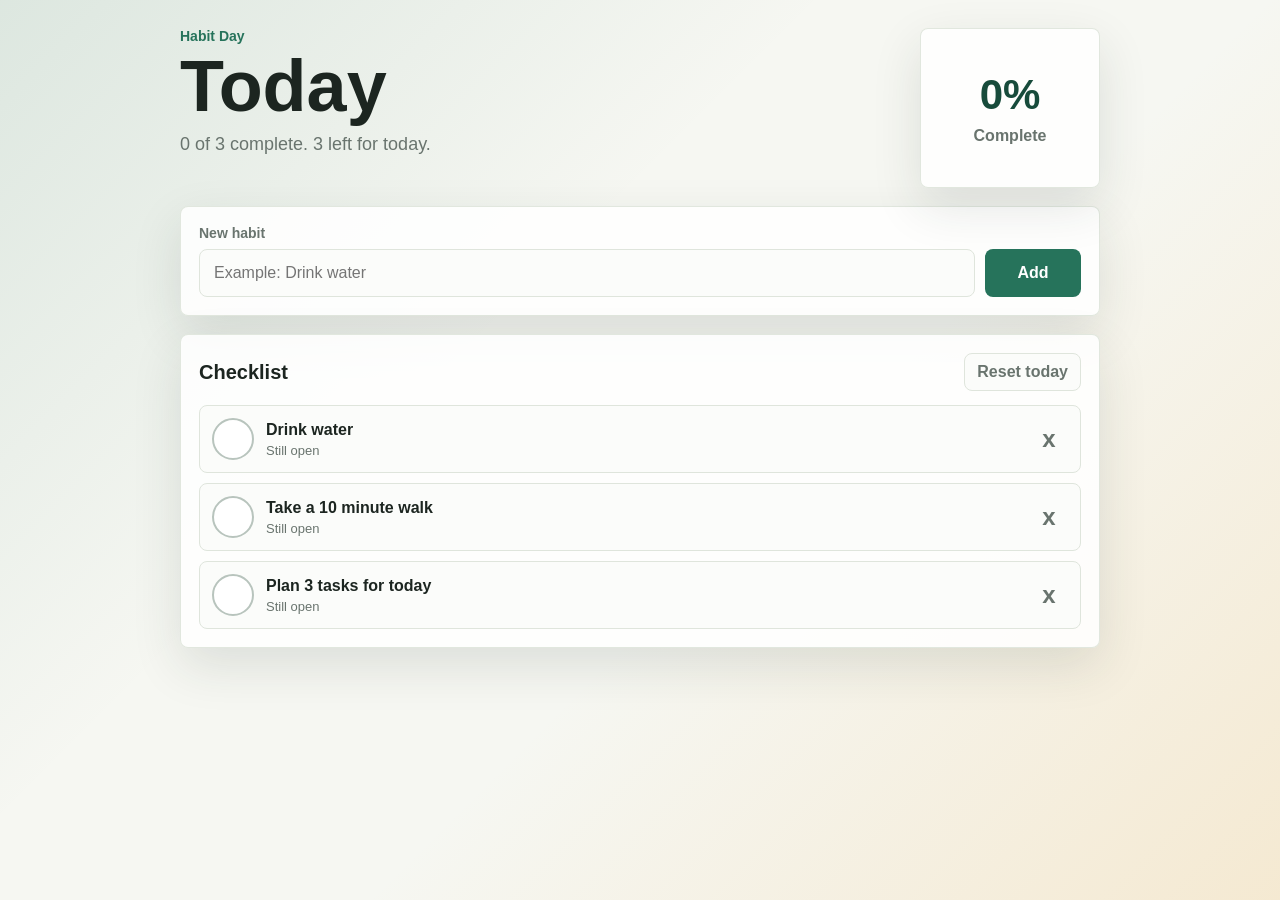
==== index.html @ 8cbd3031 "Initial commit" ====
<!doctype html>
<html lang="en">
  <head>
    <meta charset="UTF-8" />
    <meta name="viewport" content="width=device-width, initial-scale=1.0, viewport-fit=cover" />
    <meta name="theme-color" content="#26735b" />
    <meta name="apple-mobile-web-app-capable" content="yes" />
    <meta name="apple-mobile-web-app-status-bar-style" content="default" />
    <meta name="apple-mobile-web-app-title" content="Habit Day" />
    <title>Habit Day</title>
    <link rel="manifest" href="manifest.webmanifest" />
    <link rel="icon" href="icon.svg" type="image/svg+xml" />
    <link rel="apple-touch-icon" href="icon.svg" />
    <link rel="stylesheet" href="styles.css" />
  </head>
  <body>
    <main class="app-shell">
      <section class="app-header" aria-labelledby="app-title">
        <div>
          <p class="eyebrow">Habit Day</p>
          <h1 id="app-title">Today</h1>
          <p class="summary" id="summaryText">Start small and keep your day moving.</p>
        </div>
        <div class="progress-card" aria-live="polite">
          <span id="progressPercent">0%</span>
          <p>Complete</p>
        </div>
      </section>

      <section class="install-panel" id="installPanel" hidden>
        <div>
          <strong>Install Habit Day</strong>
          <p>Open it from your phone home screen like a regular app.</p>
        </div>
        <button id="installButton" type="button">Install</button>
      </section>

      <section class="composer" aria-label="Add habit">
        <form id="habitForm">
          <label for="habitInput">New habit</label>
          <div class="input-row">
            <input id="habitInput" name="habit" type="text" maxlength="32" placeholder="Example: Drink water" autocomplete="off" />
            <button type="submit">Add</button>
          </div>
        </form>
      </section>

      <section class="board" aria-label="Habit list">
        <div class="toolbar">
          <h2>Checklist</h2>
          <button class="ghost-button" id="resetToday" type="button">Reset today</button>
        </div>
        <ul class="habit-list" id="habitList"></ul>
        <p class="empty-state" id="emptyState">No habits yet. Add one above to get started.</p>
      </section>
    </main>

    <template id="habitTemplate">
      <li class="habit-item">
        <button class="check-button" type="button" aria-label="Toggle complete"></button>
        <div class="habit-copy">
          <strong></strong>
          <span></span>
        </div>
        <button class="delete-button" type="button" aria-label="Delete">x</button>
      </li>
    </template>

    <script src="app.js"></script>
  </body>
</html>
---- styles.css ----
:root {
  color-scheme: light;
  --bg: #f6f7f2;
  --ink: #1c2520;
  --muted: #69746e;
  --line: #dfe5dc;
  --panel: #ffffff;
  --accent: #26735b;
  --accent-strong: #174b3b;
  --warm: #f0b85f;
  --danger: #b34b4b;
  --shadow: 0 18px 50px rgba(31, 48, 39, 0.12);
}

* {
  box-sizing: border-box;
}

body {
  margin: 0;
  min-height: 100vh;
  background:
    linear-gradient(135deg, rgba(38, 115, 91, 0.12), transparent 38%),
    linear-gradient(315deg, rgba(240, 184, 95, 0.22), transparent 42%),
    var(--bg);
  color: var(--ink);
  font-family: Arial, "Malgun Gothic", sans-serif;
  -webkit-font-smoothing: antialiased;
}

button,
input {
  font: inherit;
}

.app-shell {
  width: min(920px, calc(100% - 32px));
  margin: 0 auto;
  padding: max(28px, env(safe-area-inset-top)) 0 max(28px, env(safe-area-inset-bottom));
}

.app-header,
.overview {
  display: grid;
  grid-template-columns: 1fr minmax(140px, 180px);
  gap: 20px;
  align-items: stretch;
  margin-bottom: 18px;
}

.eyebrow {
  margin: 0 0 8px;
  color: var(--accent);
  font-size: 14px;
  font-weight: 700;
  letter-spacing: 0;
}

h1,
h2,
p {
  margin-top: 0;
}

h1 {
  margin-bottom: 10px;
  font-size: clamp(36px, 7vw, 72px);
  line-height: 0.95;
  letter-spacing: 0;
}

h2 {
  margin-bottom: 0;
  font-size: 20px;
}

.summary {
  max-width: 580px;
  margin-bottom: 0;
  color: var(--muted);
  font-size: 18px;
  line-height: 1.6;
}

.progress-card,
.install-panel,
.composer,
.board {
  background: rgba(255, 255, 255, 0.86);
  border: 1px solid rgba(223, 229, 220, 0.92);
  border-radius: 8px;
  box-shadow: var(--shadow);
}

.install-panel {
  display: flex;
  justify-content: space-between;
  gap: 14px;
  align-items: center;
  margin-bottom: 18px;
  padding: 16px;
}

.install-panel[hidden] {
  display: none;
}

.install-panel strong {
  display: block;
  margin-bottom: 4px;
}

.install-panel p {
  margin: 0;
  color: var(--muted);
  font-size: 14px;
  line-height: 1.45;
}

.install-panel button {
  min-width: 86px;
  height: 42px;
  background: var(--ink);
  color: white;
}

.progress-card {
  display: grid;
  place-items: center;
  align-content: center;
  min-height: 160px;
  padding: 20px;
}

.progress-card span {
  color: var(--accent-strong);
  font-size: 42px;
  font-weight: 800;
}

.progress-card p {
  margin: 8px 0 0;
  color: var(--muted);
  font-weight: 700;
}

.composer {
  margin-bottom: 18px;
  padding: 18px;
}

label {
  display: block;
  margin-bottom: 8px;
  color: var(--muted);
  font-size: 14px;
  font-weight: 700;
}

.input-row {
  display: grid;
  grid-template-columns: 1fr auto;
  gap: 10px;
}

input {
  min-width: 0;
  height: 48px;
  border: 1px solid var(--line);
  border-radius: 8px;
  padding: 0 14px;
  color: var(--ink);
  background: #fbfcfa;
  outline: none;
}

input:focus {
  border-color: var(--accent);
  box-shadow: 0 0 0 4px rgba(38, 115, 91, 0.14);
}

button {
  border: 0;
  border-radius: 8px;
  cursor: pointer;
  font-weight: 800;
}

.input-row button {
  min-width: 96px;
  height: 48px;
  background: var(--accent);
  color: white;
}

.input-row button:hover {
  background: var(--accent-strong);
}

.board {
  padding: 18px;
}

.toolbar {
  display: flex;
  justify-content: space-between;
  gap: 12px;
  align-items: center;
  margin-bottom: 14px;
}

.ghost-button {
  min-height: 38px;
  padding: 0 12px;
  border: 1px solid var(--line);
  background: #fbfcfa;
  color: var(--muted);
}

.ghost-button:hover {
  color: var(--ink);
  border-color: #cbd5cf;
}

.habit-list {
  display: grid;
  gap: 10px;
  margin: 0;
  padding: 0;
  list-style: none;
}

.habit-item {
  display: grid;
  grid-template-columns: 42px 1fr 38px;
  gap: 12px;
  align-items: center;
  min-height: 68px;
  padding: 12px;
  border: 1px solid var(--line);
  border-radius: 8px;
  background: #fbfcfa;
}

.habit-item.done {
  border-color: rgba(38, 115, 91, 0.35);
  background: rgba(38, 115, 91, 0.08);
}

.check-button {
  width: 42px;
  height: 42px;
  border: 2px solid #b8c4bd;
  border-radius: 50%;
  background: white;
}

.habit-item.done .check-button {
  border-color: var(--accent);
  background: var(--accent);
}

.habit-item.done .check-button::after {
  content: "v";
  color: white;
  font-size: 24px;
  line-height: 1;
}

.habit-copy {
  min-width: 0;
}

.habit-copy strong {
  display: block;
  overflow-wrap: anywhere;
}

.habit-copy span {
  display: block;
  margin-top: 4px;
  color: var(--muted);
  font-size: 13px;
}

.done .habit-copy strong {
  text-decoration: line-through;
  color: var(--muted);
}

.delete-button {
  width: 38px;
  height: 38px;
  background: transparent;
  color: var(--muted);
  font-size: 24px;
}

.delete-button:hover {
  color: var(--danger);
  background: rgba(179, 75, 75, 0.1);
}

.empty-state {
  margin: 18px 0 4px;
  padding: 24px;
  border: 1px dashed #c9d4cd;
  border-radius: 8px;
  color: var(--muted);
  text-align: center;
}

@media (max-width: 680px) {
  .app-shell {
    width: min(100% - 20px, 920px);
    padding: max(18px, env(safe-area-inset-top)) 0 max(20px, env(safe-area-inset-bottom));
  }

  .app-header,
  .overview {
    grid-template-columns: 1fr;
  }

  h1 {
    font-size: 58px;
  }

  .progress-card {
    min-height: 116px;
  }

  .install-panel {
    align-items: stretch;
    flex-direction: column;
  }

  .install-panel button {
    width: 100%;
  }

  .input-row {
    grid-template-columns: 1fr;
  }

  .input-row button {
    width: 100%;
  }

  .toolbar {
    align-items: flex-start;
    flex-direction: column;
  }

  .ghost-button {
    width: 100%;
  }
}
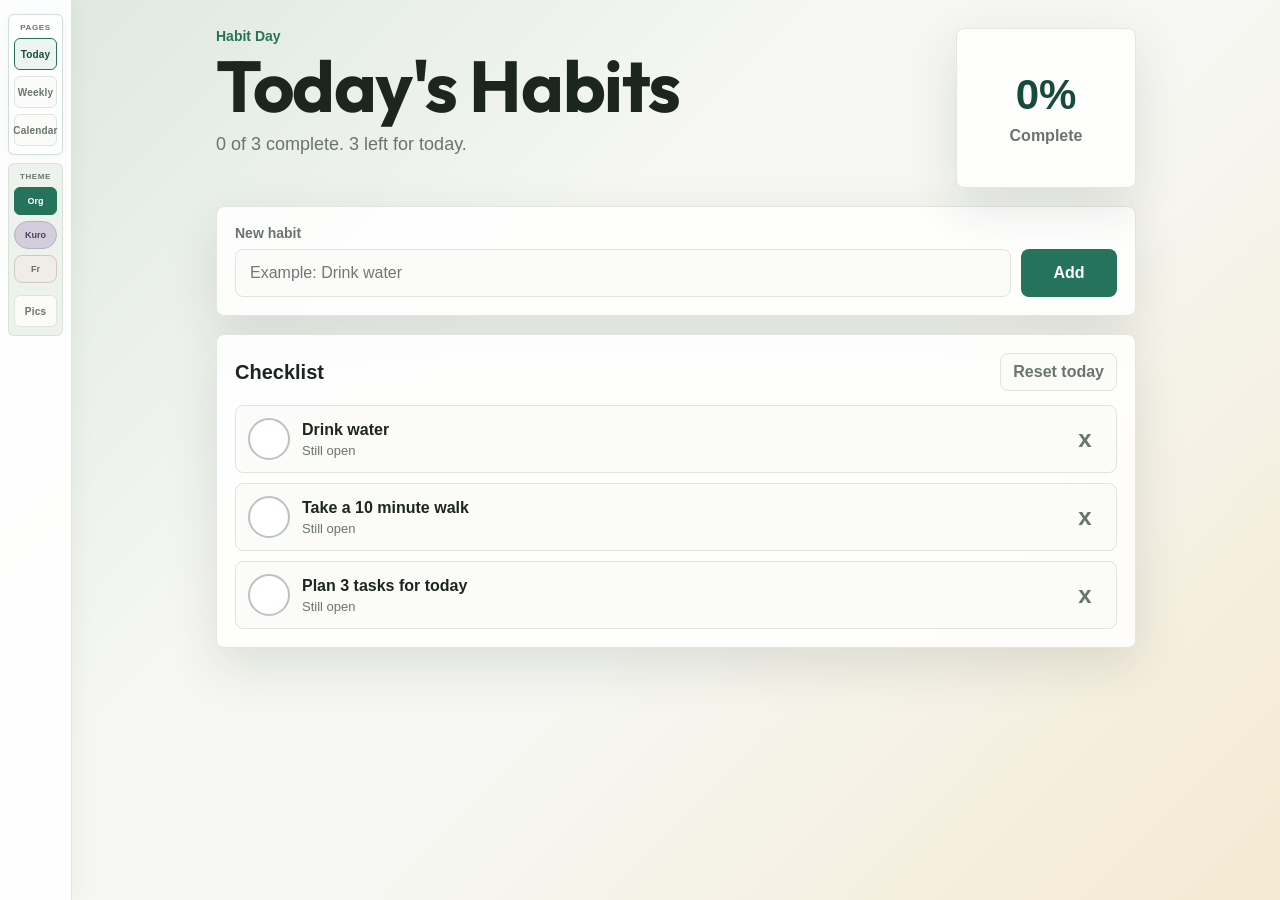
==== commit bea1331f: "d" ====
--- a/index.html
+++ b/index.html
@@ -1,59 +1,112 @@
 <!doctype html>
-<html lang="en">
+<html lang="en" data-theme="original">
   <head>
     <meta charset="UTF-8" />
-    <meta name="viewport" content="width=device-width, initial-scale=1.0, viewport-fit=cover" />
-    <meta name="theme-color" content="#26735b" />
+    <meta
+      name="viewport"
+      content="width=device-width, initial-scale=1.0, viewport-fit=cover"
+    />
+    <meta name="theme-color" content="#f6f7f2" />
     <meta name="apple-mobile-web-app-capable" content="yes" />
-    <meta name="apple-mobile-web-app-status-bar-style" content="default" />
-    <meta name="apple-mobile-web-app-title" content="Habit Day" />
     <title>Habit Day</title>
-    <link rel="manifest" href="manifest.webmanifest" />
-    <link rel="icon" href="icon.svg" type="image/svg+xml" />
-    <link rel="apple-touch-icon" href="icon.svg" />
+    <link rel="preconnect" href="https://fonts.googleapis.com" />
+    <link rel="preconnect" href="https://fonts.gstatic.com" crossorigin />
+    <link
+      href="https://fonts.googleapis.com/css2?family=Nunito:wght@700;800&family=Outfit:wght@600;700;800&display=swap"
+      rel="stylesheet"
+    />
     <link rel="stylesheet" href="styles.css" />
+    <link rel="stylesheet" href="themes.css" />
+    <script src="theme.js"></script>
   </head>
   <body>
-    <main class="app-shell">
-      <section class="app-header" aria-labelledby="app-title">
-        <div>
-          <p class="eyebrow">Habit Day</p>
-          <h1 id="app-title">Today</h1>
-          <p class="summary" id="summaryText">Start small and keep your day moving.</p>
+    <div class="app-layout">
+      <aside id="app-sidebar" class="app-sidebar" data-page="home"></aside>
+
+      <div class="app-content">
+        <div class="friends-scene theme-decor theme-decor-friends" aria-hidden="true">
+          <img class="friends-cutout cutout-a" src="assets/friends/banner.png" alt="" />
+          <img class="friends-cutout cutout-b" src="assets/friends/day-04.png" alt="" />
+          <img class="friends-cutout cutout-c" src="assets/friends/day-05.png" alt="" />
+          <img class="friends-cutout cutout-d" src="assets/friends/day-06.png" alt="" />
+          <img class="friends-cutout cutout-e" src="assets/friends/day-07.png" alt="" />
+          <img class="friends-cutout cutout-f" src="assets/friends/day-01.png" alt="" />
         </div>
-        <div class="progress-card" aria-live="polite">
-          <span id="progressPercent">0%</span>
-          <p>Complete</p>
+        <div class="kuromi-scene theme-decor theme-decor-kuromi" aria-hidden="true">
+          <img class="kuromi-cutout cutout-a" src="assets/kuromi/celebrate.png" alt="" />
+          <img class="kuromi-cutout cutout-b" src="assets/kuromi/scene-01.png" alt="" />
+          <img class="kuromi-cutout cutout-c" src="assets/kuromi/scene-02.png" alt="" />
+          <img class="kuromi-cutout cutout-d" src="assets/kuromi/scene-03.png" alt="" />
         </div>
-      </section>
+        <main class="app-shell">
+          <section class="overview overview-wrap" aria-labelledby="app-title">
+            <div class="overview-copy">
+              <p class="eyebrow" id="app-eyebrow">Habit Day</p>
+              <h1 id="app-title">Today's Habits</h1>
+              <div class="theme-progress-inline" id="themeProgressInline" aria-live="polite">
+                <div class="theme-progress-track">
+                  <span class="theme-progress-fill" id="themeProgressFill"></span>
+                </div>
+                <span class="theme-progress-pct" id="themeProgressPct">0%</span>
+              </div>
+              <p class="summary" id="summaryText">Start small and keep your day moving.</p>
+            </div>
+            <div class="progress-card" id="progressCard" aria-live="polite">
+              <span id="progressPercent">0%</span>
+              <p>Complete</p>
+              <img
+                class="theme-decor theme-decor-kuromi decor-progress"
+                data-src-base="assets/kuromi/progress"
+                src="assets/kuromi/progress.svg"
+                alt=""
+              />
+            </div>
+          </section>
 
-      <section class="install-panel" id="installPanel" hidden>
-        <div>
-          <strong>Install Habit Day</strong>
-          <p>Open it from your phone home screen like a regular app.</p>
+          <section class="composer" aria-label="Add habit">
+            <form id="habitForm">
+              <label for="habitInput">New habit</label>
+              <div class="input-row">
+                <input id="habitInput" name="habit" type="text" maxlength="32" placeholder="Example: Drink water" autocomplete="off" />
+                <button type="submit">Add</button>
+              </div>
+            </form>
+          </section>
+
+          <section class="board" aria-label="Habit list">
+            <div class="toolbar">
+              <h2>Checklist</h2>
+              <button class="ghost-button" id="resetToday" type="button">Reset today</button>
+            </div>
+            <ul class="habit-list" id="habitList"></ul>
+            <p class="empty-state has-decor" id="emptyState">
+              <img
+                class="theme-decor theme-decor-kuromi decor-empty"
+                data-src-base="assets/kuromi/empty"
+                src="assets/kuromi/empty.svg"
+                alt=""
+              />
+              No habits yet. Add one above to get started.
+            </p>
+          </section>
+        </main>
+      </div>
+    </div>
+
+    <div id="themeCelebration" class="theme-celebration" hidden>
+      <div class="celebration-backdrop"></div>
+      <div class="celebration-fireworks" id="celebrationFireworks" aria-hidden="true"></div>
+      <div class="celebration-panel">
+        <div class="celebration-hero">
+          <div class="celebration-photo-ring" aria-hidden="true">
+            <img class="celebration-photo" src="assets/friends/banner.png" alt="" />
+          </div>
+          <p class="celebration-tagline">The bunny approves.</p>
+          <p class="celebration-title">Perfect day</p>
         </div>
-        <button id="installButton" type="button">Install</button>
-      </section>
-
-      <section class="composer" aria-label="Add habit">
-        <form id="habitForm">
-          <label for="habitInput">New habit</label>
-          <div class="input-row">
-            <input id="habitInput" name="habit" type="text" maxlength="32" placeholder="Example: Drink water" autocomplete="off" />
-            <button type="submit">Add</button>
-          </div>
-        </form>
-      </section>
-
-      <section class="board" aria-label="Habit list">
-        <div class="toolbar">
-          <h2>Checklist</h2>
-          <button class="ghost-button" id="resetToday" type="button">Reset today</button>
-        </div>
-        <ul class="habit-list" id="habitList"></ul>
-        <p class="empty-state" id="emptyState">No habits yet. Add one above to get started.</p>
-      </section>
-    </main>
+        <p class="celebration-hint">Tap to close</p>
+      </div>
+    </div>
 
     <template id="habitTemplate">
       <li class="habit-item">
@@ -66,6 +119,10 @@
       </li>
     </template>
 
+    <script src="sidebar.js"></script>
+    <script src="shared.js"></script>
+    <script src="user-photos.js"></script>
+    <script src="fireworks.js"></script>
     <script src="app.js"></script>
   </body>
 </html>
--- a/styles.css
+++ b/styles.css
@@ -5,27 +5,56 @@
   --muted: #69746e;
   --line: #dfe5dc;
   --panel: #ffffff;
+  --surface: #fbfcfa;
   --accent: #26735b;
   --accent-strong: #174b3b;
+  --accent-mid: #3a9177;
+  --accent-soft: rgba(38, 115, 91, 0.08);
+  --accent-border: rgba(38, 115, 91, 0.35);
+  --accent-ring: rgba(38, 115, 91, 0.14);
+  --accent-today: rgba(38, 115, 91, 0.45);
+  --accent-selected: rgba(38, 115, 91, 0.12);
   --warm: #f0b85f;
   --danger: #b34b4b;
+  --danger-soft: rgba(179, 75, 75, 0.1);
   --shadow: 0 18px 50px rgba(31, 48, 39, 0.12);
+  --card-bg: rgba(255, 255, 255, 0.86);
+  --card-border: rgba(223, 229, 220, 0.92);
+  --bg-gradient-a: rgba(38, 115, 91, 0.12);
+  --bg-gradient-b: rgba(240, 184, 95, 0.22);
+  --check-border: #b8c4bd;
+  --bar-track: #e7ece8;
+  --dot-muted: #c9d4cd;
+  --dot-none: #d8dfda;
+  --empty-border: #c9d4cd;
+  --ghost-hover-border: #cbd5cf;
+  --radius: 8px;
+  --font-main: Arial, "Malgun Gothic", sans-serif;
+  --font-title: "Outfit", "Malgun Gothic", sans-serif;
+  --sidebar-bg: rgba(255, 255, 255, 0.92);
+  --side-pages-bg: #ffffff;
+  --side-pages-border: rgba(38, 115, 91, 0.22);
+  --side-theme-bg: #eef2ec;
+  --side-theme-border: rgba(38, 115, 91, 0.12);
 }
 
 * {
   box-sizing: border-box;
+}
+
+html {
+  -webkit-text-size-adjust: 100%;
 }
 
 body {
   margin: 0;
   min-height: 100vh;
   background:
-    linear-gradient(135deg, rgba(38, 115, 91, 0.12), transparent 38%),
-    linear-gradient(315deg, rgba(240, 184, 95, 0.22), transparent 42%),
+    linear-gradient(135deg, var(--bg-gradient-a), transparent 38%),
+    linear-gradient(315deg, var(--bg-gradient-b), transparent 42%),
     var(--bg);
   color: var(--ink);
-  font-family: Arial, "Malgun Gothic", sans-serif;
-  -webkit-font-smoothing: antialiased;
+  font-family: var(--font-main);
 }
 
 button,
@@ -33,13 +62,163 @@
   font: inherit;
 }
 
+.app-layout {
+  display: flex;
+  align-items: stretch;
+  min-height: 100vh;
+}
+
+.app-sidebar {
+  position: sticky;
+  top: 0;
+  z-index: 20;
+  display: flex;
+  flex-direction: column;
+  gap: 8px;
+  width: 72px;
+  min-height: 100vh;
+  flex-shrink: 0;
+  padding: 14px 8px;
+  border-right: 1px solid var(--line);
+  background: var(--sidebar-bg, var(--card-bg));
+  box-shadow: 4px 0 24px rgba(0, 0, 0, 0.04);
+}
+
+.side-brand {
+  display: flex;
+  align-items: center;
+  justify-content: center;
+  min-height: 36px;
+  border-radius: calc(var(--radius) - 2px);
+  background: var(--accent-soft);
+  border: 1px solid var(--side-pages-border);
+  color: var(--accent-strong);
+  font-size: 11px;
+  font-weight: 800;
+  letter-spacing: 0.06em;
+  text-decoration: none;
+  text-transform: uppercase;
+}
+
+.side-brand:hover {
+  border-color: var(--accent);
+  background: var(--accent);
+  color: #fff;
+}
+
+.side-block {
+  display: flex;
+  flex-direction: column;
+  gap: 6px;
+  padding: 8px 5px;
+  border-radius: calc(var(--radius) - 2px);
+}
+
+.side-block--pages {
+  background: var(--side-pages-bg);
+  border: 1px solid var(--side-pages-border);
+  box-shadow: 0 2px 8px rgba(0, 0, 0, 0.04);
+}
+
+.side-block--theme {
+  flex: 0 0 auto;
+  background: var(--side-theme-bg);
+  border: 1px solid var(--side-theme-border);
+}
+
+.side-link--pics {
+  width: 100%;
+  margin-top: 6px;
+}
+
+.side-block-label {
+  margin: 0;
+  color: var(--muted);
+  font-size: 8px;
+  font-weight: 800;
+  text-align: center;
+  text-transform: uppercase;
+  letter-spacing: 0.08em;
+}
+
+.app-content {
+  position: relative;
+  flex: 1;
+  min-width: 0;
+}
+
+.side-nav {
+  display: flex;
+  flex-direction: column;
+  gap: 6px;
+}
+
+.side-link {
+  display: flex;
+  align-items: center;
+  justify-content: center;
+  min-height: 32px;
+  padding: 0 4px;
+  border: 1px solid var(--line);
+  border-radius: calc(var(--radius) - 2px);
+  background: var(--surface);
+  color: var(--muted);
+  font-size: 10px;
+  font-weight: 800;
+  text-decoration: none;
+  letter-spacing: 0.02em;
+}
+
+.side-link:hover {
+  border-color: var(--accent);
+  color: var(--accent-strong);
+}
+
+.side-link.is-active {
+  border-color: var(--accent);
+  background: var(--accent-soft);
+  color: var(--accent-strong);
+}
+
 .app-shell {
-  width: min(920px, calc(100% - 32px));
+  width: min(920px, calc(100% - 24px));
   margin: 0 auto;
-  padding: max(28px, env(safe-area-inset-top)) 0 max(28px, env(safe-area-inset-bottom));
-}
-
-.app-header,
+  padding: 28px 0 42px;
+}
+
+.side-themes {
+  display: flex;
+  flex-direction: column;
+  gap: 6px;
+}
+
+.side-theme {
+  min-height: 28px;
+  padding: 0 4px;
+  border: 1px solid var(--line);
+  border-radius: calc(var(--radius) - 2px);
+  background: var(--surface);
+  color: var(--muted);
+  font-size: 9px;
+  font-weight: 800;
+}
+
+.side-theme:hover {
+  border-color: var(--accent);
+  color: var(--accent-strong);
+}
+
+.side-theme.is-active {
+  border-color: var(--accent);
+  background: var(--accent);
+  color: #fff;
+}
+
+.side-decor img {
+  width: 44px;
+  height: 44px;
+}
+
 .overview {
   display: grid;
   grid-template-columns: 1fr minmax(140px, 180px);
@@ -64,9 +243,11 @@
 
 h1 {
   margin-bottom: 10px;
+  font-family: var(--font-title);
   font-size: clamp(36px, 7vw, 72px);
+  font-weight: 700;
   line-height: 0.95;
-  letter-spacing: 0;
+  letter-spacing: -0.02em;
 }
 
 h2 {
@@ -82,46 +263,38 @@
   line-height: 1.6;
 }
 
+.theme-progress-inline {
+  display: none;
+}
+
+.subpage-header {
+  margin-bottom: 18px;
+}
+
+.subpage-header h1 {
+  margin-bottom: 10px;
+  font-family: var(--font-title);
+  font-size: clamp(32px, 6vw, 56px);
+  font-weight: 700;
+  line-height: 0.95;
+  letter-spacing: -0.02em;
+}
+
 .progress-card,
-.install-panel,
 .composer,
-.board {
-  background: rgba(255, 255, 255, 0.86);
-  border: 1px solid rgba(223, 229, 220, 0.92);
-  border-radius: 8px;
+.board,
+.stats-section,
+.calendar-section {
+  background: var(--card-bg);
+  border: 1px solid var(--card-border);
+  border-radius: var(--radius);
   box-shadow: var(--shadow);
 }
 
-.install-panel {
-  display: flex;
-  justify-content: space-between;
-  gap: 14px;
-  align-items: center;
+.stats-section,
+.calendar-section {
   margin-bottom: 18px;
-  padding: 16px;
-}
-
-.install-panel[hidden] {
-  display: none;
-}
-
-.install-panel strong {
-  display: block;
-  margin-bottom: 4px;
-}
-
-.install-panel p {
-  margin: 0;
-  color: var(--muted);
-  font-size: 14px;
-  line-height: 1.45;
-}
-
-.install-panel button {
-  min-width: 86px;
-  height: 42px;
-  background: var(--ink);
-  color: white;
+  padding: 18px;
 }
 
 .progress-card {
@@ -167,21 +340,21 @@
   min-width: 0;
   height: 48px;
   border: 1px solid var(--line);
-  border-radius: 8px;
+  border-radius: var(--radius);
   padding: 0 14px;
   color: var(--ink);
-  background: #fbfcfa;
+  background: var(--surface);
   outline: none;
 }
 
 input:focus {
   border-color: var(--accent);
-  box-shadow: 0 0 0 4px rgba(38, 115, 91, 0.14);
+  box-shadow: 0 0 0 4px var(--accent-ring);
 }
 
 button {
   border: 0;
-  border-radius: 8px;
+  border-radius: var(--radius);
   cursor: pointer;
   font-weight: 800;
 }
@@ -213,13 +386,13 @@
   min-height: 38px;
   padding: 0 12px;
   border: 1px solid var(--line);
-  background: #fbfcfa;
+  background: var(--surface);
   color: var(--muted);
 }
 
 .ghost-button:hover {
   color: var(--ink);
-  border-color: #cbd5cf;
+  border-color: var(--ghost-hover-border);
 }
 
 .habit-list {
@@ -238,21 +411,21 @@
   min-height: 68px;
   padding: 12px;
   border: 1px solid var(--line);
-  border-radius: 8px;
-  background: #fbfcfa;
+  border-radius: var(--radius);
+  background: var(--surface);
 }
 
 .habit-item.done {
-  border-color: rgba(38, 115, 91, 0.35);
-  background: rgba(38, 115, 91, 0.08);
+  border-color: var(--accent-border);
+  background: var(--accent-soft);
 }
 
 .check-button {
   width: 42px;
   height: 42px;
-  border: 2px solid #b8c4bd;
+  border: 2px solid var(--check-border);
   border-radius: 50%;
-  background: white;
+  background: var(--panel);
 }
 
 .habit-item.done .check-button {
@@ -298,60 +471,735 @@
 
 .delete-button:hover {
   color: var(--danger);
-  background: rgba(179, 75, 75, 0.1);
+  background: var(--danger-soft);
 }
 
 .empty-state {
   margin: 18px 0 4px;
   padding: 24px;
-  border: 1px dashed #c9d4cd;
-  border-radius: 8px;
+  border: 1px dashed var(--empty-border);
+  border-radius: var(--radius);
   color: var(--muted);
   text-align: center;
 }
 
-@media (max-width: 680px) {
+.empty-state[hidden] {
+  display: none !important;
+}
+
+.stats-summary {
+  margin: 16px 0 0;
+  padding-top: 14px;
+  border-top: 1px solid var(--line);
+  color: var(--muted);
+  font-size: 14px;
+  font-weight: 700;
+  text-align: center;
+}
+
+.weekly-overview {
+  display: grid;
+  grid-template-columns: repeat(3, minmax(0, 1fr));
+  gap: 10px;
+  margin-bottom: 16px;
+}
+
+.weekly-stat {
+  display: grid;
+  gap: 4px;
+  padding: 12px 10px;
+  border: 1px solid var(--line);
+  border-radius: var(--radius);
+  background: var(--surface);
+}
+
+.weekly-stat-label {
+  color: var(--muted);
+  font-size: 11px;
+  font-weight: 800;
+  text-transform: uppercase;
+  letter-spacing: 0.04em;
+}
+
+.weekly-stat-value {
+  color: var(--accent-strong);
+  font-size: 22px;
+  line-height: 1;
+}
+
+.weekly-stat-suffix {
+  margin-left: 2px;
+  color: var(--muted);
+  font-size: 14px;
+  font-weight: 800;
+}
+
+.weekly-stat-note {
+  color: var(--muted);
+  font-size: 12px;
+  font-weight: 700;
+}
+
+.weekly-chart {
+  display: grid;
+  grid-template-columns: repeat(7, minmax(0, 1fr));
+  gap: 10px;
+}
+
+.week-day {
+  display: grid;
+  gap: 10px;
+  min-width: 0;
+  padding: 12px 10px;
+  border: 1px solid var(--line);
+  border-radius: var(--radius);
+  background: var(--surface);
+  color: var(--ink);
+  text-align: left;
+}
+
+.week-day.is-today {
+  border-color: var(--accent-today);
+}
+
+.week-day.is-selected {
+  border-color: var(--accent);
+  box-shadow: 0 0 0 3px var(--accent-selected);
+}
+
+.week-day.is-complete {
+  background: var(--accent-soft);
+  border-color: var(--accent-border);
+}
+
+.week-day-head {
+  display: flex;
+  align-items: baseline;
+  justify-content: space-between;
+  gap: 6px;
+}
+
+.week-day-label {
+  color: var(--muted);
+  font-size: 11px;
+  font-weight: 800;
+  text-transform: uppercase;
+  letter-spacing: 0.03em;
+}
+
+.week-day-date {
+  color: var(--ink);
+  font-size: 18px;
+  font-weight: 800;
+  line-height: 1;
+}
+
+.week-track {
+  height: 8px;
+  border-radius: 999px;
+  background: var(--bar-track);
+  overflow: hidden;
+}
+
+.week-track-fill {
+  display: block;
+  height: 100%;
+  min-width: 4px;
+  border-radius: 999px;
+  background: linear-gradient(90deg, var(--accent-mid), var(--accent));
+  transition: width 0.2s ease;
+}
+
+.week-day.is-complete .week-track-fill {
+  background: linear-gradient(90deg, var(--accent), var(--accent-strong));
+}
+
+.week-day-foot {
+  display: flex;
+  align-items: center;
+  justify-content: space-between;
+  gap: 6px;
+}
+
+.week-day-value {
+  color: var(--accent-strong);
+  font-size: 14px;
+  font-weight: 800;
+}
+
+.week-day-status {
+  color: var(--muted);
+  font-size: 10px;
+  font-weight: 800;
+  text-transform: uppercase;
+  letter-spacing: 0.03em;
+}
+
+.week-day.is-complete .week-day-status {
+  color: var(--accent-strong);
+}
+
+.week-day.is-partial .week-day-status {
+  color: var(--warm);
+}
+
+
+.calendar-nav {
+  display: flex;
+  gap: 8px;
+  align-items: center;
+}
+
+.calendar-nav-button {
+  min-width: 38px;
+  padding: 0;
+}
+
+.calendar-month-label {
+  min-width: 92px;
+  color: var(--ink);
+  font-size: 14px;
+  font-weight: 800;
+  text-align: center;
+}
+
+.calendar-weekdays,
+.calendar-grid {
+  display: grid;
+  grid-template-columns: repeat(7, minmax(0, 1fr));
+  gap: 8px;
+}
+
+.calendar-weekdays {
+  margin-top: 14px;
+  color: var(--muted);
+  font-size: 12px;
+  font-weight: 800;
+  text-align: center;
+}
+
+.calendar-grid {
+  margin-top: 8px;
+}
+
+.calendar-day {
+  display: grid;
+  gap: 6px;
+  justify-items: center;
+  align-content: center;
+  min-height: 54px;
+  padding: 8px 4px;
+  border: 1px solid var(--line);
+  border-radius: var(--radius);
+  background: var(--surface);
+  color: var(--ink);
+}
+
+.calendar-day.is-empty {
+  border-color: transparent;
+  background: transparent;
+  pointer-events: none;
+}
+
+.calendar-day.is-today {
+  border-color: var(--accent-today);
+}
+
+.calendar-day.is-selected {
+  border-color: var(--accent);
+  box-shadow: 0 0 0 3px var(--accent-selected);
+}
+
+.calendar-day-number {
+  font-size: 14px;
+  font-weight: 800;
+}
+
+.calendar-day-dot {
+  width: 8px;
+  height: 8px;
+  border-radius: 50%;
+  background: var(--dot-muted);
+}
+
+.calendar-day.complete .calendar-day-dot {
+  background: var(--accent);
+}
+
+.calendar-day.partial .calendar-day-dot {
+  background: var(--warm);
+}
+
+.calendar-day.none .calendar-day-dot {
+  background: var(--dot-none);
+}
+
+.calendar-legend {
+  display: flex;
+  flex-wrap: wrap;
+  gap: 12px;
+  margin-top: 14px;
+  color: var(--muted);
+  font-size: 12px;
+  font-weight: 700;
+}
+
+.calendar-legend span {
+  display: inline-flex;
+  gap: 6px;
+  align-items: center;
+}
+
+.legend-dot {
+  display: inline-block;
+  width: 8px;
+  height: 8px;
+  border-radius: 50%;
+}
+
+.legend-dot.complete {
+  background: var(--accent);
+}
+
+.legend-dot.partial {
+  background: var(--warm);
+}
+
+.legend-dot.none {
+  background: var(--dot-none);
+}
+
+/* User photos on calendar (any theme) */
+
+html[data-user-photos="on"] .calendar-day.has-photo {
+  position: relative;
+  overflow: hidden;
+  min-height: 64px;
+  padding: 0;
+}
+
+html[data-user-photos="on"] .calendar-day.has-photo .calendar-day-bg {
+  position: absolute;
+  inset: 0;
+  background-image: var(--day-photo);
+  background-size: cover;
+  background-position: center;
+}
+
+html[data-user-photos="on"] .calendar-day.has-photo .calendar-day-bg::after {
+  content: "";
+  position: absolute;
+  inset: 0;
+  background: linear-gradient(180deg, rgba(0, 0, 0, 0.06) 0%, rgba(0, 0, 0, 0.5) 100%);
+}
+
+html[data-user-photos="on"] .calendar-day.has-photo.is-perfect {
+  box-shadow: inset 0 0 0 2px var(--accent), 0 0 12px var(--accent-ring);
+}
+
+html[data-user-photos="on"] .calendar-day.has-photo .calendar-day-number {
+  position: relative;
+  z-index: 1;
+  display: flex;
+  align-items: flex-end;
+  justify-content: flex-start;
+  width: 100%;
+  height: 100%;
+  min-height: 64px;
+  padding: 6px 8px;
+  color: #fff;
+  font-size: 15px;
+  text-shadow: 0 1px 6px rgba(0, 0, 0, 0.85);
+}
+
+/* My Photos page */
+
+.photos-toolbar {
+  display: flex;
+  align-items: center;
+  justify-content: space-between;
+  gap: 12px;
+  flex-wrap: wrap;
+  margin-bottom: 14px;
+  padding-bottom: 14px;
+  border-bottom: 1px solid var(--line);
+}
+
+.photos-toggle {
+  display: inline-flex;
+  align-items: center;
+  gap: 10px;
+  font-size: 14px;
+  font-weight: 700;
+  cursor: pointer;
+}
+
+.photos-toggle input {
+  width: 18px;
+  height: 18px;
+  accent-color: var(--accent);
+}
+
+.photos-count {
+  margin: 0;
+  color: var(--muted);
+  font-size: 13px;
+  font-weight: 800;
+}
+
+.photos-actions {
+  display: flex;
+  align-items: center;
+  gap: 12px;
+  flex-wrap: wrap;
+  margin-bottom: 10px;
+}
+
+.photos-add-button {
+  display: inline-flex;
+  align-items: center;
+  justify-content: center;
+  min-height: 44px;
+  padding: 0 18px;
+  border: 1px solid var(--accent-border);
+  border-radius: var(--radius);
+  background: var(--accent);
+  color: #fff;
+  font-size: 14px;
+  font-weight: 800;
+  cursor: pointer;
+}
+
+.photos-add-button:hover {
+  background: var(--accent-strong);
+}
+
+.photos-hint {
+  margin: 0;
+  color: var(--muted);
+  font-size: 12px;
+  font-weight: 700;
+}
+
+.photos-status {
+  min-height: 1.4em;
+  margin: 0 0 12px;
+  color: var(--accent-strong);
+  font-size: 13px;
+  font-weight: 700;
+}
+
+.photos-status.is-error {
+  color: var(--danger);
+}
+
+.photos-grid {
+  display: grid;
+  grid-template-columns: repeat(auto-fill, minmax(140px, 1fr));
+  gap: 12px;
+  margin: 0;
+  padding: 0;
+  list-style: none;
+}
+
+.photos-card {
+  display: grid;
+  gap: 8px;
+  padding: 10px;
+  border: 1px solid var(--line);
+  border-radius: var(--radius);
+  background: var(--surface);
+}
+
+.photos-card-image-wrap {
+  aspect-ratio: 1;
+  overflow: hidden;
+  border-radius: calc(var(--radius) - 2px);
+  background: var(--bar-track);
+}
+
+.photos-card-image {
+  display: block;
+  width: 100%;
+  height: 100%;
+  object-fit: cover;
+}
+
+.photos-card-name {
+  margin: 0;
+  overflow: hidden;
+  color: var(--ink);
+  font-size: 12px;
+  font-weight: 800;
+  text-overflow: ellipsis;
+  white-space: nowrap;
+}
+
+.photos-card-actions {
+  display: grid;
+  gap: 6px;
+}
+
+.photos-star.is-active {
+  border-color: var(--accent);
+  background: var(--accent-soft);
+  color: var(--accent-strong);
+}
+
+.photos-empty {
+  margin: 16px 0 0;
+  padding: 20px;
+  border: 1px dashed var(--empty-border);
+  border-radius: var(--radius);
+  color: var(--muted);
+  text-align: center;
+  line-height: 1.5;
+}
+
+.celebration-photo.is-user-photo {
+  object-fit: cover;
+  object-position: center center;
+}
+
+@media (max-width: 768px) {
+  html,
+  body {
+    overflow-x: hidden;
+  }
+
+  body {
+    min-height: 100dvh;
+  }
+
+  .app-layout {
+    flex-direction: column;
+    min-height: 100dvh;
+  }
+
+  .app-sidebar {
+    position: sticky;
+    top: 0;
+    z-index: 40;
+    display: flex;
+    flex-direction: column;
+    gap: 8px;
+    width: 100%;
+    min-height: auto;
+    padding:
+      max(8px, env(safe-area-inset-top))
+      max(12px, env(safe-area-inset-right))
+      10px
+      max(12px, env(safe-area-inset-left));
+    border-right: 0;
+    border-bottom: 1px solid var(--line);
+    box-shadow: 0 4px 18px rgba(0, 0, 0, 0.06);
+  }
+
+  .side-block--pages,
+  .side-block--theme {
+    flex: none;
+    min-width: 0;
+    padding: 6px;
+  }
+
+  .side-link--pics {
+    min-height: 44px;
+    width: 100%;
+    margin-top: 8px;
+  }
+
+  .side-block-label {
+    display: none;
+  }
+
+  .side-nav {
+    flex-direction: row;
+    gap: 6px;
+  }
+
+  .side-link {
+    flex: 1;
+    min-width: 0;
+    min-height: 44px;
+    font-size: 11px;
+    padding: 0 6px;
+  }
+
+  .side-themes {
+    flex-direction: row;
+    gap: 6px;
+  }
+
+  .side-theme {
+    flex: 1;
+    min-width: 0;
+    min-height: 44px;
+    font-size: 10px;
+  }
+
+  .side-decor {
+    display: none !important;
+  }
+
+  .app-content {
+    overflow-x: hidden;
+  }
+
   .app-shell {
-    width: min(100% - 20px, 920px);
-    padding: max(18px, env(safe-area-inset-top)) 0 max(20px, env(safe-area-inset-bottom));
-  }
-
-  .app-header,
+    width: min(100% - 32px, 920px);
+    margin-inline: auto;
+    padding: 16px 0 max(28px, calc(12px + env(safe-area-inset-bottom)));
+  }
+
+  h1 {
+    font-size: clamp(28px, 9vw, 48px);
+  }
+
+  .summary {
+    font-size: 16px;
+    line-height: 1.55;
+  }
+
+  .subpage-header {
+    margin-bottom: 4px;
+  }
+
+  #habitInput,
+  .input-row input {
+    font-size: 16px;
+  }
+
+  .input-row {
+    grid-template-columns: 1fr;
+  }
+
+  .input-row button,
+  .composer button[type="submit"] {
+    width: 100%;
+    min-height: 48px;
+  }
+
   .overview {
     grid-template-columns: 1fr;
   }
 
-  h1 {
-    font-size: 58px;
-  }
-
   .progress-card {
     min-height: 116px;
   }
 
-  .install-panel {
+  .habit-item {
+    gap: 12px;
+    min-height: 72px;
+    padding: 12px;
+  }
+
+  .check-button {
+    width: 48px;
+    height: 48px;
+    flex-shrink: 0;
+  }
+
+  .delete-button {
+    width: 44px;
+    height: 44px;
+    flex-shrink: 0;
+  }
+
+  .toolbar {
     align-items: stretch;
     flex-direction: column;
-  }
-
-  .install-panel button {
+    gap: 10px;
+  }
+
+  .ghost-button {
     width: 100%;
-  }
-
-  .input-row {
+    min-height: 44px;
+  }
+
+  .calendar-nav {
+    width: 100%;
+    justify-content: space-between;
+  }
+
+  .calendar-nav-button {
+    min-width: 44px;
+    min-height: 44px;
+  }
+
+  .calendar-weekdays,
+  .calendar-grid {
+    gap: 4px;
+  }
+
+  .calendar-day:not(.is-empty) {
+    min-height: 44px;
+    padding: 6px 2px;
+  }
+
+  .calendar-day-number {
+    font-size: 12px;
+  }
+
+  .calendar-legend {
+    flex-direction: column;
+    align-items: flex-start;
+    gap: 8px;
+  }
+
+  .weekly-overview {
     grid-template-columns: 1fr;
   }
 
-  .input-row button {
-    width: 100%;
-  }
-
-  .toolbar {
+  .photos-grid {
+    grid-template-columns: repeat(2, minmax(0, 1fr));
+  }
+
+  .photos-toolbar {
     align-items: flex-start;
     flex-direction: column;
   }
 
-  .ghost-button {
+  .photos-add-button {
     width: 100%;
   }
-}
+
+  .weekly-chart {
+    display: flex;
+    gap: 10px;
+    overflow-x: auto;
+    padding-bottom: 6px;
+    -webkit-overflow-scrolling: touch;
+    scroll-snap-type: x proximity;
+    scrollbar-width: thin;
+  }
+
+  .week-day {
+    flex: 0 0 min(136px, 42vw);
+    scroll-snap-align: start;
+  }
+
+  .check-button,
+  .delete-button,
+  .side-link,
+  .side-theme,
+  .side-brand,
+  .week-day,
+  .calendar-day:not(.is-empty),
+  .calendar-nav-button,
+  .ghost-button,
+  button[type="submit"] {
+    touch-action: manipulation;
+    -webkit-tap-highlight-color: transparent;
+  }
+}
+
+@media (max-width: 380px) {
+  .side-link {
+    font-size: 10px;
+    letter-spacing: 0;
+  }
+
+  .calendar-weekdays span {
+    font-size: 10px;
+  }
+}
--- a/themes.css
+++ b/themes.css
@@ -0,0 +1,1031 @@
+/* themes.css — original / kuromi / friends */
+
+[data-theme="original"] {
+  color-scheme: light;
+  --bg: #f6f7f2;
+  --ink: #1c2520;
+  --muted: #69746e;
+  --line: #dfe5dc;
+  --panel: #ffffff;
+  --surface: #fbfcfa;
+  --accent: #26735b;
+  --accent-strong: #174b3b;
+  --accent-mid: #3a9177;
+  --accent-soft: rgba(38, 115, 91, 0.08);
+  --accent-border: rgba(38, 115, 91, 0.35);
+  --accent-ring: rgba(38, 115, 91, 0.14);
+  --accent-today: rgba(38, 115, 91, 0.45);
+  --accent-selected: rgba(38, 115, 91, 0.12);
+  --warm: #f0b85f;
+  --danger: #b34b4b;
+  --danger-soft: rgba(179, 75, 75, 0.1);
+  --shadow: 0 18px 50px rgba(31, 48, 39, 0.12);
+  --card-bg: rgba(255, 255, 255, 0.86);
+  --card-border: rgba(223, 229, 220, 0.92);
+  --bg-gradient-a: rgba(38, 115, 91, 0.12);
+  --bg-gradient-b: rgba(240, 184, 95, 0.22);
+  --check-border: #b8c4bd;
+  --bar-track: #e7ece8;
+  --dot-muted: #c9d4cd;
+  --dot-none: #d8dfda;
+  --empty-border: #c9d4cd;
+  --ghost-hover-border: #cbd5cf;
+  --radius: 8px;
+  --font-main: Arial, "Malgun Gothic", sans-serif;
+  --font-title: "Outfit", "Malgun Gothic", sans-serif;
+  --sidebar-bg: rgba(255, 255, 255, 0.92);
+  --side-pages-bg: #ffffff;
+  --side-pages-border: rgba(38, 115, 91, 0.22);
+  --side-theme-bg: #eef2ec;
+  --side-theme-border: rgba(38, 115, 91, 0.12);
+}
+
+[data-theme="kuromi"] {
+  color-scheme: light;
+  --bg: #ccc6d4;
+  --ink: #140f1e;
+  --muted: #4a4258;
+  --line: #b8b0c0;
+  --panel: #ddd8e4;
+  --surface: #d4cedc;
+  --accent: #452070;
+  --accent-strong: #2d1548;
+  --accent-mid: #5a3580;
+  --accent-soft: rgba(69, 32, 112, 0.14);
+  --accent-border: rgba(69, 32, 112, 0.36);
+  --accent-ring: rgba(90, 53, 128, 0.22);
+  --accent-today: rgba(69, 32, 112, 0.48);
+  --accent-selected: rgba(69, 32, 112, 0.18);
+  --warm: #5a3488;
+  --danger: #7a3558;
+  --danger-soft: rgba(122, 53, 88, 0.12);
+  --shadow: 0 18px 50px rgba(30, 14, 48, 0.2);
+  --card-bg: rgba(224, 220, 230, 0.96);
+  --card-border: rgba(130, 118, 148, 0.88);
+  --bg-gradient-a: rgba(45, 32, 72, 0.1);
+  --bg-gradient-b: rgba(35, 20, 58, 0.08);
+  --check-border: #a89eb0;
+  --bar-track: #c4bcc8;
+  --dot-muted: #b0a6b8;
+  --dot-none: #c8c0cc;
+  --empty-border: #b8b0c0;
+  --ghost-hover-border: #a89eb0;
+  --radius: 16px;
+  --font-main: "Segoe UI", "Malgun Gothic", sans-serif;
+  --font-title: "Nunito", "Malgun Gothic", sans-serif;
+  --sidebar-bg: rgba(216, 210, 222, 0.96);
+  --side-pages-bg: rgba(232, 228, 236, 0.9);
+  --side-pages-border: rgba(69, 32, 112, 0.22);
+  --side-theme-bg: rgba(69, 32, 112, 0.1);
+  --side-theme-border: rgba(69, 32, 112, 0.18);
+}
+
+[data-theme="friends"] {
+  color-scheme: light;
+  --bg: #e8e5e0;
+  --ink: #2c2a28;
+  --muted: #6e6a64;
+  --line: #cfc9c0;
+  --panel: #f5f3ef;
+  --surface: #f0ede8;
+  --accent: #4f4a44;
+  --accent-strong: #383532;
+  --accent-mid: #6a6560;
+  --accent-soft: rgba(79, 74, 68, 0.1);
+  --accent-border: rgba(79, 74, 68, 0.32);
+  --accent-ring: rgba(79, 74, 68, 0.16);
+  --accent-today: rgba(79, 74, 68, 0.45);
+  --accent-selected: rgba(79, 74, 68, 0.14);
+  --warm: #9a9288;
+  --danger: #8a5048;
+  --danger-soft: rgba(138, 80, 72, 0.1);
+  --shadow: 0 18px 50px rgba(44, 42, 38, 0.12);
+  --card-bg: rgba(245, 243, 239, 0.94);
+  --card-border: rgba(196, 190, 180, 0.95);
+  --bg-gradient-a: rgba(79, 74, 68, 0.06);
+  --bg-gradient-b: rgba(106, 101, 96, 0.08);
+  --check-border: #b8b2a8;
+  --bar-track: #ddd8d0;
+  --dot-muted: #b5afa6;
+  --dot-none: #d5d0c8;
+  --empty-border: #cfc9c0;
+  --ghost-hover-border: #a8a29a;
+  --radius: 10px;
+  --font-main: "Century Gothic", "Trebuchet MS", "Malgun Gothic", sans-serif;
+  --font-title: "Century Gothic", "Trebuchet MS", "Malgun Gothic", sans-serif;
+  --sidebar-bg: rgba(56, 53, 48, 0.96);
+  --side-pages-bg: rgba(255, 255, 255, 0.1);
+  --side-pages-border: rgba(255, 255, 255, 0.22);
+  --side-theme-bg: rgba(0, 0, 0, 0.18);
+  --side-theme-border: rgba(255, 255, 255, 0.12);
+}
+
+[data-theme="friends"] .app-sidebar {
+  color: #f5ebe0;
+}
+
+[data-theme="friends"] .side-brand {
+  background: rgba(255, 255, 255, 0.12);
+  border-color: rgba(255, 255, 255, 0.25);
+  color: #f5ebe0;
+}
+
+[data-theme="friends"] .side-brand:hover {
+  background: rgba(255, 255, 255, 0.22);
+  color: #fff;
+}
+
+[data-theme="friends"] .side-block-label {
+  color: rgba(245, 235, 224, 0.55);
+}
+
+[data-theme="friends"] .side-link {
+  color: #f5ebe0;
+  border-color: rgba(255, 255, 255, 0.2);
+  background: rgba(255, 255, 255, 0.06);
+}
+
+[data-theme="friends"] .side-link:hover,
+[data-theme="friends"] .side-link.is-active {
+  background: rgba(255, 255, 255, 0.18);
+  border-color: rgba(255, 255, 255, 0.4);
+  color: #fff;
+}
+
+[data-theme="friends"] .side-theme {
+  color: #f5ebe0;
+  border-color: rgba(255, 255, 255, 0.2);
+  background: rgba(255, 255, 255, 0.06);
+}
+
+[data-theme="friends"] .side-theme:hover {
+  border-color: rgba(255, 255, 255, 0.35);
+  color: #fff;
+}
+
+[data-theme="friends"] .side-theme.is-active {
+  background: rgba(255, 255, 255, 0.18);
+  border-color: rgba(255, 255, 255, 0.4);
+  color: #fff;
+}
+
+[data-theme="kuromi"] .side-brand {
+  background: linear-gradient(165deg, rgba(69, 32, 112, 0.12) 0%, transparent 72%);
+  border-color: rgba(69, 32, 112, 0.24);
+  color: var(--accent-strong);
+}
+
+[data-theme="kuromi"] .side-brand:hover {
+  background: var(--accent);
+  color: #fff;
+}
+
+[data-theme="kuromi"] body {
+  background:
+    radial-gradient(circle at 12% 18%, rgba(45, 32, 72, 0.14), transparent 32%),
+    radial-gradient(circle at 88% 12%, rgba(35, 20, 58, 0.12), transparent 28%),
+    linear-gradient(135deg, var(--bg-gradient-a), transparent 40%),
+    linear-gradient(315deg, var(--bg-gradient-b), transparent 44%),
+    var(--bg);
+}
+
+[data-theme="friends"] body {
+  background:
+    radial-gradient(circle at 88% 6%, rgba(106, 101, 96, 0.08), transparent 34%),
+    radial-gradient(circle at 6% 92%, rgba(79, 74, 68, 0.06), transparent 30%),
+    linear-gradient(135deg, var(--bg-gradient-a), transparent 40%),
+    linear-gradient(315deg, var(--bg-gradient-b), transparent 42%),
+    var(--bg);
+}
+
+[data-theme="friends"] .app-content {
+  position: relative;
+}
+
+[data-theme="kuromi"] .habit-item.done .check-button::after {
+  content: "♥";
+  font-size: 18px;
+}
+
+[data-theme="kuromi"] .eyebrow::before {
+  content: "♡ ";
+}
+
+[data-theme="friends"] .eyebrow {
+  letter-spacing: 0.06em;
+  text-transform: uppercase;
+}
+
+/* —— 테마 장식 (이미지) —— */
+
+.theme-decor {
+  display: none;
+  pointer-events: none;
+}
+
+[data-theme="kuromi"] .theme-decor-kuromi,
+[data-theme="friends"] .theme-decor-friends {
+  display: block;
+}
+
+[data-theme="kuromi"] .app-content {
+  position: relative;
+}
+
+.decor-hero {
+  width: min(120px, 28vw);
+  height: auto;
+  object-fit: contain;
+  filter: drop-shadow(0 8px 16px rgba(0, 0, 0, 0.08));
+}
+
+.decor-progress {
+  position: absolute;
+  right: 8px;
+  bottom: 8px;
+  width: 56px;
+  height: 56px;
+  object-fit: contain;
+}
+
+.decor-empty {
+  display: block;
+  width: 72px;
+  height: 72px;
+  margin: 0 auto 12px;
+  object-fit: contain;
+}
+
+.overview-wrap {
+  position: relative;
+}
+
+.progress-card {
+  position: relative;
+  overflow: hidden;
+}
+
+.empty-state.has-decor:not([hidden]) {
+  display: flex;
+  flex-direction: column;
+  align-items: center;
+}
+
+/* Friends — 누끼 느낌 콜라주 */
+
+.friends-scene {
+  display: none;
+  position: absolute;
+  inset: 0;
+  z-index: 1;
+  overflow: hidden;
+  pointer-events: none;
+}
+
+[data-theme="friends"] .friends-scene {
+  display: block;
+}
+
+.friends-cutout {
+  position: absolute;
+  object-fit: cover;
+  border-radius: 14px;
+  outline: 3px solid rgba(245, 243, 239, 0.9);
+  outline-offset: -1px;
+  filter: drop-shadow(0 16px 32px rgba(44, 42, 38, 0.3)) drop-shadow(0 4px 10px rgba(44, 42, 38, 0.15));
+}
+
+.cutout-a {
+  top: 0;
+  right: -4%;
+  width: min(38vw, 280px);
+  aspect-ratio: 1;
+  transform: rotate(-7deg);
+  object-position: center 10%;
+  z-index: 3;
+}
+
+.cutout-b {
+  top: 28%;
+  right: 12%;
+  width: min(24vw, 180px);
+  aspect-ratio: 1.1;
+  transform: rotate(6deg);
+  z-index: 2;
+}
+
+.cutout-c {
+  top: 52%;
+  right: 2%;
+  width: min(22vw, 160px);
+  aspect-ratio: 1;
+  transform: rotate(-4deg);
+  z-index: 4;
+}
+
+.cutout-d {
+  bottom: 18%;
+  right: 18%;
+  width: min(20vw, 150px);
+  aspect-ratio: 0.9;
+  transform: rotate(9deg);
+  z-index: 2;
+}
+
+.cutout-e {
+  bottom: 8%;
+  left: 4%;
+  width: min(26vw, 200px);
+  aspect-ratio: 1;
+  transform: rotate(-5deg);
+  z-index: 2;
+}
+
+.cutout-f {
+  top: 18%;
+  left: -2%;
+  width: min(22vw, 170px);
+  aspect-ratio: 1.15;
+  transform: rotate(4deg);
+  z-index: 1;
+  opacity: 0.92;
+}
+
+[data-theme="friends"] .app-shell {
+  position: relative;
+  z-index: 2;
+}
+
+[data-theme="friends"] .overview,
+[data-theme="kuromi"] .overview {
+  grid-template-columns: 1fr;
+}
+
+[data-theme="friends"] .progress-card,
+[data-theme="kuromi"] .progress-card {
+  display: none;
+}
+
+[data-theme="friends"] .overview-copy,
+[data-theme="kuromi"] .overview-copy {
+  position: relative;
+  z-index: 2;
+  max-width: min(520px, 72%);
+  padding: 16px 18px;
+  border-radius: var(--radius);
+  background: var(--card-bg);
+  border: 1px solid var(--card-border);
+  box-shadow: var(--shadow);
+}
+
+[data-theme="friends"] .composer,
+[data-theme="friends"] .board,
+[data-theme="kuromi"] .composer,
+[data-theme="kuromi"] .board {
+  position: relative;
+  z-index: 2;
+}
+
+[data-theme="kuromi"] h1 {
+  font-size: clamp(36px, 8vw, 64px);
+  font-weight: 800;
+  letter-spacing: -0.03em;
+  margin-bottom: 4px;
+}
+
+.theme-progress-inline {
+  display: none;
+  align-items: center;
+  gap: 12px;
+  margin: 12px 0 14px;
+}
+
+[data-theme="friends"] .theme-progress-inline,
+[data-theme="kuromi"] .theme-progress-inline {
+  display: flex;
+}
+
+.theme-progress-track {
+  flex: 1;
+  height: 6px;
+  border-radius: 999px;
+  background: var(--bar-track);
+  overflow: hidden;
+}
+
+.theme-progress-fill {
+  display: block;
+  height: 100%;
+  width: 0%;
+  border-radius: 999px;
+  background: linear-gradient(90deg, var(--accent-mid), var(--accent));
+  transition: width 0.25s ease;
+}
+
+[data-theme="kuromi"] .theme-progress-fill {
+  background: linear-gradient(90deg, var(--accent-mid), var(--accent-strong));
+}
+
+.theme-progress-pct {
+  min-width: 40px;
+  color: var(--accent-strong);
+  font-size: 14px;
+  font-weight: 800;
+  text-align: right;
+}
+
+[data-theme="friends"] h1 {
+  font-size: clamp(40px, 9vw, 76px);
+  letter-spacing: -0.02em;
+  margin-bottom: 4px;
+}
+
+/* Kuromi — 콜라주 장식 */
+
+.kuromi-scene {
+  display: none;
+  position: absolute;
+  inset: 0;
+  z-index: 1;
+  overflow: hidden;
+  pointer-events: none;
+}
+
+[data-theme="kuromi"] .kuromi-scene {
+  display: block;
+}
+
+[data-theme="kuromi"] .app-shell {
+  position: relative;
+  z-index: 2;
+}
+
+.kuromi-cutout {
+  position: absolute;
+  object-fit: cover;
+  border-radius: 14px;
+  outline: 3px solid rgba(255, 250, 255, 0.88);
+  outline-offset: -1px;
+  filter: drop-shadow(0 14px 28px rgba(62, 28, 90, 0.28));
+}
+
+.kuromi-cutout.cutout-a {
+  top: 2%;
+  right: -2%;
+  width: min(36vw, 260px);
+  aspect-ratio: 1;
+  transform: rotate(-6deg);
+  z-index: 3;
+}
+
+.kuromi-cutout.cutout-b {
+  top: 32%;
+  right: 10%;
+  width: min(22vw, 150px);
+  transform: rotate(8deg);
+  z-index: 2;
+  opacity: 0.92;
+}
+
+.kuromi-cutout.cutout-c {
+  bottom: 14%;
+  left: 2%;
+  width: min(24vw, 160px);
+  transform: rotate(-5deg);
+  z-index: 2;
+  opacity: 0.88;
+}
+
+.kuromi-cutout.cutout-d {
+  top: 16%;
+  left: -4%;
+  width: min(20vw, 140px);
+  transform: rotate(5deg);
+  z-index: 1;
+  opacity: 0.75;
+}
+
+/* Friends — 위클리 전용 사진 */
+
+.friends-weekly-photo {
+  display: none;
+  position: absolute;
+  left: clamp(8px, 3vw, 32px);
+  top: clamp(60px, 12vw, 100px);
+  z-index: 3;
+  margin: 0;
+  width: clamp(120px, 26vw, 180px);
+  pointer-events: none;
+  transform: rotate(5deg);
+  filter: drop-shadow(0 12px 24px rgba(44, 28, 18, 0.18));
+}
+
+[data-theme="friends"] .friends-weekly-photo {
+  display: block;
+}
+
+.kuromi-weekly-photo {
+  display: none;
+  position: absolute;
+  right: clamp(8px, 3vw, 32px);
+  top: clamp(60px, 12vw, 100px);
+  z-index: 3;
+  margin: 0;
+  width: clamp(100px, 22vw, 150px);
+  pointer-events: none;
+  transform: rotate(-6deg);
+  filter: drop-shadow(0 12px 24px rgba(62, 28, 90, 0.2));
+}
+
+[data-theme="kuromi"] .kuromi-weekly-photo {
+  display: block;
+}
+
+.kuromi-weekly-photo img {
+  display: block;
+  width: 100%;
+  height: auto;
+  object-fit: contain;
+}
+
+[data-theme="kuromi"] .weekly-page .subpage-header {
+  padding-right: clamp(0px, 20vw, 180px);
+  min-height: clamp(72px, 16vw, 120px);
+}
+
+.friends-weekly-photo img {
+  display: block;
+  width: 100%;
+  height: auto;
+  aspect-ratio: 4 / 3;
+  border-radius: 14px;
+  object-fit: cover;
+  object-position: center;
+  border: 3px solid rgba(250, 246, 240, 0.95);
+}
+
+[data-theme="friends"] .weekly-page .subpage-header {
+  padding-left: clamp(0px, 22vw, 200px);
+  min-height: clamp(80px, 18vw, 140px);
+}
+
+.overview-wrap {
+  position: relative;
+}
+
+/* Friends 달력 — 날짜별 씬 배경 */
+
+[data-theme="friends"] .calendar-day.has-photo {
+  position: relative;
+  overflow: hidden;
+  min-height: 64px;
+  padding: 0;
+  border-color: rgba(255, 255, 255, 0.35);
+}
+
+[data-theme="friends"] .calendar-day.has-photo .calendar-day-bg {
+  position: absolute;
+  inset: 0;
+  background-image: var(--day-photo);
+  background-size: cover;
+  background-position: center;
+}
+
+[data-theme="friends"] .calendar-day.has-photo .calendar-day-bg::after {
+  content: "";
+  position: absolute;
+  inset: 0;
+  background: linear-gradient(180deg, rgba(0, 0, 0, 0.08) 0%, rgba(0, 0, 0, 0.55) 100%);
+}
+
+[data-theme="friends"] .calendar-day.has-photo.is-perfect {
+  box-shadow: inset 0 0 0 2px #c9a227, 0 0 12px rgba(201, 162, 39, 0.35);
+}
+
+[data-theme="friends"] .calendar-day.has-photo.is-perfect .calendar-day-bg::after {
+  background: linear-gradient(
+    180deg,
+    rgba(201, 162, 39, 0.15) 0%,
+    rgba(0, 0, 0, 0.65) 100%
+  );
+}
+
+[data-theme="friends"] .calendar-day.has-photo .calendar-day-number {
+  position: relative;
+  z-index: 1;
+  display: flex;
+  align-items: flex-end;
+  justify-content: flex-start;
+  width: 100%;
+  height: 100%;
+  min-height: 64px;
+  padding: 6px 8px;
+  color: #fff;
+  font-size: 15px;
+  text-shadow: 0 1px 6px rgba(0, 0, 0, 0.85);
+}
+
+[data-theme="friends"] .calendar-day.has-photo.is-today {
+  box-shadow: inset 0 0 0 2px var(--warm), 0 0 0 2px var(--accent-selected);
+}
+
+[data-theme="friends"] .calendar-day.has-photo.is-selected {
+  box-shadow: inset 0 0 0 2px #fff, 0 0 0 3px var(--accent);
+}
+
+/* Kuromi 달력 — 날짜별 쿠로미 사진 */
+
+[data-theme="kuromi"] .calendar-day.has-photo {
+  position: relative;
+  overflow: hidden;
+  min-height: 64px;
+  padding: 0;
+  border-color: rgba(255, 255, 255, 0.4);
+}
+
+[data-theme="kuromi"] .calendar-day.has-photo .calendar-day-bg {
+  position: absolute;
+  inset: 0;
+  background-image: var(--day-photo);
+  background-size: cover;
+  background-position: center top;
+}
+
+[data-theme="kuromi"] .calendar-day.has-photo .calendar-day-bg::after {
+  content: "";
+  position: absolute;
+  inset: 0;
+  background: linear-gradient(180deg, rgba(122, 74, 173, 0.12) 0%, rgba(35, 18, 58, 0.55) 100%);
+}
+
+[data-theme="kuromi"] .calendar-day.has-photo.is-perfect {
+  box-shadow: inset 0 0 0 2px var(--warm), 0 0 14px rgba(107, 63, 168, 0.45);
+}
+
+[data-theme="kuromi"] .calendar-day.has-photo.is-perfect .calendar-day-bg::after {
+  background: linear-gradient(
+    180deg,
+    rgba(122, 74, 173, 0.22) 0%,
+    rgba(40, 18, 65, 0.68) 100%
+  );
+}
+
+[data-theme="kuromi"] .calendar-day.has-photo .calendar-day-number {
+  position: relative;
+  z-index: 1;
+  display: flex;
+  align-items: flex-end;
+  justify-content: flex-start;
+  width: 100%;
+  height: 100%;
+  min-height: 64px;
+  padding: 6px 8px;
+  color: #fff;
+  font-size: 15px;
+  font-weight: 700;
+  text-shadow: 0 1px 6px rgba(0, 0, 0, 0.85);
+}
+
+[data-theme="kuromi"] .calendar-day.has-photo.is-today {
+  box-shadow: inset 0 0 0 2px var(--warm), 0 0 0 2px var(--accent-selected);
+}
+
+[data-theme="kuromi"] .calendar-day.has-photo.is-selected {
+  box-shadow: inset 0 0 0 2px #fff, 0 0 0 3px var(--accent);
+}
+
+/* 테마 축하 (Friends / Kuromi) */
+
+.theme-celebration {
+  position: fixed;
+  inset: 0;
+  z-index: 100;
+  display: grid;
+  place-items: center;
+  padding: 20px;
+  cursor: pointer;
+}
+
+.theme-celebration[hidden] {
+  display: none !important;
+}
+
+.celebration-backdrop {
+  position: absolute;
+  inset: 0;
+  z-index: 0;
+  background: rgba(2, 4, 12, 0.88);
+}
+
+.celebration-fireworks {
+  position: absolute;
+  inset: 0;
+  z-index: 1;
+  overflow: hidden;
+  pointer-events: none;
+}
+
+.fw-canvas {
+  position: absolute;
+  inset: 0;
+  display: block;
+  width: 100%;
+  height: 100%;
+}
+
+.celebration-panel {
+  position: relative;
+  z-index: 2;
+  display: flex;
+  flex-direction: column;
+  align-items: center;
+  gap: 18px;
+  max-width: min(400px, 94vw);
+  padding: 0;
+  background: transparent;
+  border: 0;
+  box-shadow: none;
+  pointer-events: none;
+  animation: panel-rise 0.45s cubic-bezier(0.34, 1.2, 0.64, 1);
+}
+
+.celebration-hero {
+  display: flex;
+  flex-direction: column;
+  align-items: center;
+  text-align: center;
+}
+
+@keyframes panel-rise {
+  0% {
+    opacity: 0;
+    transform: translateY(16px) scale(0.96);
+  }
+
+  100% {
+    opacity: 1;
+    transform: translateY(0) scale(1);
+  }
+}
+
+.celebration-photo-ring {
+  position: relative;
+  width: min(188px, 48vw);
+  height: min(188px, 48vw);
+  padding: 3px;
+  border-radius: 50%;
+  box-shadow:
+    0 0 0 1px rgba(255, 255, 255, 0.12),
+    0 16px 48px rgba(0, 0, 0, 0.5);
+}
+
+.celebration-photo-ring.is-friends {
+  background: linear-gradient(
+    145deg,
+    rgba(255, 248, 235, 0.55) 0%,
+    rgba(201, 162, 39, 0.35) 45%,
+    rgba(255, 255, 255, 0.2) 100%
+  );
+  box-shadow:
+    0 0 0 1px rgba(255, 255, 255, 0.12),
+    0 16px 48px rgba(0, 0, 0, 0.5),
+    0 0 60px rgba(201, 162, 39, 0.15);
+}
+
+.celebration-photo-ring.is-friends::before {
+  content: "";
+  position: absolute;
+  inset: -10px;
+  border-radius: 50%;
+  background: radial-gradient(circle, rgba(201, 162, 39, 0.12) 0%, transparent 70%);
+  pointer-events: none;
+}
+
+.celebration-photo-ring.is-kuromi {
+  background: linear-gradient(
+    145deg,
+    rgba(150, 120, 190, 0.55) 0%,
+    rgba(69, 32, 112, 0.55) 50%,
+    rgba(25, 12, 42, 0.5) 100%
+  );
+  box-shadow:
+    0 0 0 1px rgba(255, 255, 255, 0.12),
+    0 16px 48px rgba(0, 0, 0, 0.5),
+    0 0 56px rgba(69, 32, 112, 0.32);
+}
+
+.celebration-photo-ring.is-kuromi::before {
+  content: "";
+  position: absolute;
+  inset: -10px;
+  border-radius: 50%;
+  background: radial-gradient(circle, rgba(69, 32, 112, 0.28) 0%, transparent 70%);
+  pointer-events: none;
+}
+
+.celebration-photo {
+  display: block;
+  width: 100%;
+  height: 100%;
+  border-radius: 50%;
+  object-fit: cover;
+  object-position: center 20%;
+  background: #1a1c28;
+}
+
+.celebration-photo.is-kuromi-art {
+  object-fit: cover;
+  object-position: center 15%;
+  background: linear-gradient(160deg, #3d1f55 0%, #1a1028 100%);
+}
+
+.celebration-tagline {
+  margin: 22px 0 0;
+  padding: 0 8px;
+  font-family: var(--font-main);
+  font-size: clamp(28px, 7.5vw, 40px);
+  font-style: italic;
+  font-weight: 600;
+  line-height: 1.15;
+  letter-spacing: 0.01em;
+  color: #faf6ee;
+  text-shadow:
+    0 0 40px rgba(201, 162, 39, 0.45),
+    0 2px 24px rgba(0, 0, 0, 0.65),
+    0 1px 0 rgba(255, 255, 255, 0.15);
+}
+
+.theme-celebration.is-active:has(.celebration-photo-ring.is-kuromi) .celebration-tagline {
+  color: #ebe2f8;
+  text-shadow:
+    0 0 48px rgba(69, 32, 112, 0.55),
+    0 0 24px rgba(45, 21, 72, 0.45),
+    0 2px 24px rgba(0, 0, 0, 0.65);
+}
+
+.celebration-title {
+  margin: 10px 0 0;
+  font-family: var(--font-main);
+  font-size: 11px;
+  font-weight: 600;
+  letter-spacing: 0.2em;
+  text-transform: uppercase;
+  color: rgba(255, 255, 255, 0.45);
+}
+
+.celebration-hint {
+  margin: 0;
+  color: rgba(255, 255, 255, 0.38);
+  font-size: 12px;
+  font-weight: 500;
+  letter-spacing: 0.06em;
+  text-transform: uppercase;
+}
+
+body.celebration-open {
+  overflow: hidden;
+}
+
+/* 사이드바 장식 */
+
+.side-decor {
+  display: none;
+  margin-top: auto;
+  padding-top: 8px;
+}
+
+[data-theme="kuromi"] .side-decor-kuromi,
+[data-theme="friends"] .side-decor-friends {
+  display: flex;
+  justify-content: center;
+}
+
+.side-decor img {
+  border-radius: 50%;
+  object-fit: cover;
+}
+
+@media (max-width: 768px) {
+  .friends-scene,
+  .kuromi-scene {
+    pointer-events: none;
+  }
+
+  .decor-hero {
+    width: 88px;
+    opacity: 0.85;
+  }
+
+  .cutout-a {
+    width: min(38vw, 160px);
+    right: -12%;
+    top: 2%;
+    opacity: 0.85;
+  }
+
+  .cutout-b,
+  .cutout-c {
+    width: min(28vw, 110px);
+    opacity: 0.65;
+  }
+
+  .cutout-d,
+  .cutout-e,
+  .cutout-f {
+    display: none;
+  }
+
+  [data-theme="friends"] .overview-copy,
+  [data-theme="kuromi"] .overview-copy {
+    max-width: 100%;
+    padding: 14px 16px;
+  }
+
+  [data-theme="friends"] h1,
+  [data-theme="kuromi"] h1 {
+    font-size: clamp(30px, 9vw, 52px);
+  }
+
+  .kuromi-cutout.cutout-a {
+    width: min(36vw, 150px);
+    right: -10%;
+    opacity: 0.8;
+  }
+
+  .kuromi-cutout.cutout-b,
+  .kuromi-cutout.cutout-c {
+    width: min(26vw, 100px);
+    opacity: 0.6;
+  }
+
+  .kuromi-cutout.cutout-d {
+    display: none;
+  }
+
+  [data-theme="kuromi"] .weekly-page .subpage-header {
+    padding-right: 0;
+    padding-top: clamp(108px, 30vw, 150px);
+    min-height: 0;
+  }
+
+  .kuromi-weekly-photo {
+    left: 50%;
+    right: auto;
+    top: max(72px, calc(56px + env(safe-area-inset-top)));
+    transform: translateX(-50%) rotate(-4deg);
+    width: min(128px, 46vw);
+  }
+
+  [data-theme="kuromi"] .calendar-day.has-photo,
+  [data-theme="kuromi"] .calendar-day.has-photo .calendar-day-number {
+    min-height: 48px;
+  }
+
+  [data-theme="friends"] .weekly-page .subpage-header {
+    padding-left: 0;
+    padding-top: clamp(116px, 32vw, 168px);
+    min-height: 0;
+  }
+
+  .friends-weekly-photo {
+    left: 50%;
+    top: max(72px, calc(56px + env(safe-area-inset-top)));
+    transform: translateX(-50%) rotate(3deg);
+    width: min(140px, 50vw);
+  }
+
+  [data-theme="friends"] .calendar-day.has-photo,
+  [data-theme="friends"] .calendar-day.has-photo .calendar-day-number {
+    min-height: 48px;
+  }
+
+  .theme-celebration {
+    padding:
+      max(16px, env(safe-area-inset-top))
+      max(16px, env(safe-area-inset-right))
+      max(16px, env(safe-area-inset-bottom))
+      max(16px, env(safe-area-inset-left));
+  }
+
+  .celebration-panel {
+    max-width: min(360px, 92vw);
+    gap: 14px;
+  }
+
+  .celebration-photo-ring {
+    width: min(160px, 52vw);
+    height: min(160px, 52vw);
+  }
+
+  .celebration-tagline {
+    font-size: clamp(22px, 6.5vw, 32px);
+  }
+
+  .celebration-title {
+    font-size: 14px;
+  }
+
+  .celebration-hint {
+    font-size: 12px;
+  }
+}
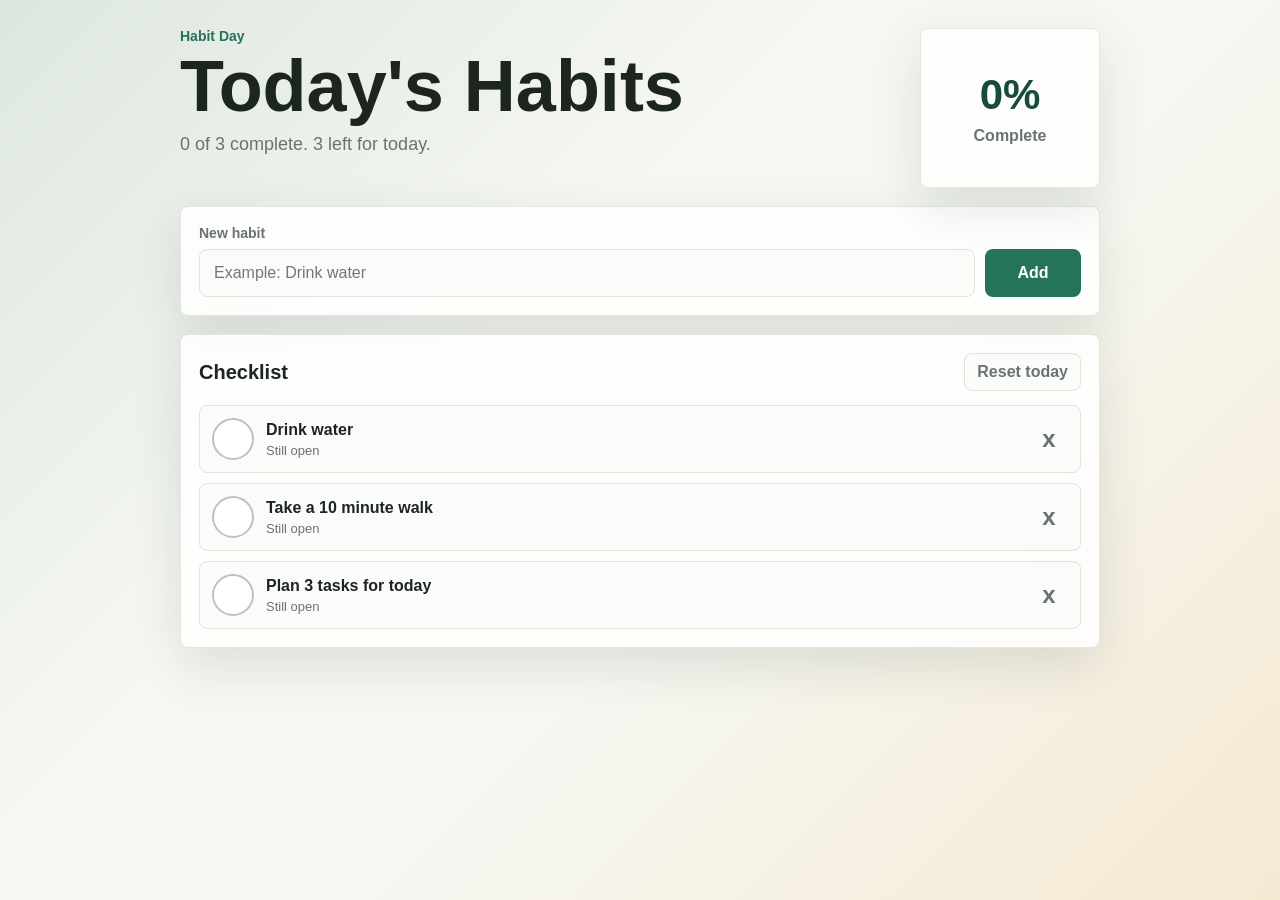
==== commit 3ca1b25c: "e" ====
--- a/index.html
+++ b/index.html
@@ -1,112 +1,66 @@
 <!doctype html>
-<html lang="en" data-theme="original">
+<html lang="en">
   <head>
     <meta charset="UTF-8" />
-    <meta
-      name="viewport"
-      content="width=device-width, initial-scale=1.0, viewport-fit=cover"
-    />
-    <meta name="theme-color" content="#f6f7f2" />
+    <meta name="viewport" content="width=device-width, initial-scale=1.0, viewport-fit=cover" />
+    <meta name="theme-color" content="#26735b" />
     <meta name="apple-mobile-web-app-capable" content="yes" />
+    <meta name="apple-mobile-web-app-status-bar-style" content="default" />
+    <meta name="apple-mobile-web-app-title" content="Habit Day" />
     <title>Habit Day</title>
-    <link rel="preconnect" href="https://fonts.googleapis.com" />
-    <link rel="preconnect" href="https://fonts.gstatic.com" crossorigin />
-    <link
-      href="https://fonts.googleapis.com/css2?family=Nunito:wght@700;800&family=Outfit:wght@600;700;800&display=swap"
-      rel="stylesheet"
-    />
+    <link rel="manifest" href="manifest.webmanifest" />
+    <link rel="icon" href="icon.svg" type="image/svg+xml" />
+    <link rel="apple-touch-icon" href="icon.svg" />
     <link rel="stylesheet" href="styles.css" />
-    <link rel="stylesheet" href="themes.css" />
-    <script src="theme.js"></script>
   </head>
   <body>
-    <div class="app-layout">
-      <aside id="app-sidebar" class="app-sidebar" data-page="home"></aside>
+    <main class="app-shell">
+      <section class="hero" aria-labelledby="app-title">
+        <div>
+          <p class="eyebrow">Habit Day</p>
+          <h1 id="app-title">Today's Habits</h1>
+          <p class="summary" id="summaryText">Start small and keep your day moving.</p>
+        </div>
+        <div class="progress-card" aria-live="polite">
+          <span id="progressPercent">0%</span>
+          <p>Complete</p>
+        </div>
+      </section>
 
-      <div class="app-content">
-        <div class="friends-scene theme-decor theme-decor-friends" aria-hidden="true">
-          <img class="friends-cutout cutout-a" src="assets/friends/banner.png" alt="" />
-          <img class="friends-cutout cutout-b" src="assets/friends/day-04.png" alt="" />
-          <img class="friends-cutout cutout-c" src="assets/friends/day-05.png" alt="" />
-          <img class="friends-cutout cutout-d" src="assets/friends/day-06.png" alt="" />
-          <img class="friends-cutout cutout-e" src="assets/friends/day-07.png" alt="" />
-          <img class="friends-cutout cutout-f" src="assets/friends/day-01.png" alt="" />
+      <section class="install-panel" id="installPanel" hidden>
+        <div>
+          <strong>Install Habit Day</strong>
+          <p>Open it from your phone home screen like a regular app.</p>
         </div>
-        <div class="kuromi-scene theme-decor theme-decor-kuromi" aria-hidden="true">
-          <img class="kuromi-cutout cutout-a" src="assets/kuromi/celebrate.png" alt="" />
-          <img class="kuromi-cutout cutout-b" src="assets/kuromi/scene-01.png" alt="" />
-          <img class="kuromi-cutout cutout-c" src="assets/kuromi/scene-02.png" alt="" />
-          <img class="kuromi-cutout cutout-d" src="assets/kuromi/scene-03.png" alt="" />
+        <button id="installButton" type="button">Install</button>
+      </section>
+
+      <section class="composer" aria-label="Add habit">
+        <form id="habitForm">
+          <label for="habitInput">New habit</label>
+          <div class="input-row">
+            <input
+              id="habitInput"
+              name="habit"
+              type="text"
+              maxlength="32"
+              placeholder="Example: Drink water"
+              autocomplete="off"
+            />
+            <button type="submit">Add</button>
+          </div>
+        </form>
+      </section>
+
+      <section class="board" aria-label="Habit list">
+        <div class="toolbar">
+          <h2>Checklist</h2>
+          <button class="ghost-button" id="resetToday" type="button">Reset today</button>
         </div>
-        <main class="app-shell">
-          <section class="overview overview-wrap" aria-labelledby="app-title">
-            <div class="overview-copy">
-              <p class="eyebrow" id="app-eyebrow">Habit Day</p>
-              <h1 id="app-title">Today's Habits</h1>
-              <div class="theme-progress-inline" id="themeProgressInline" aria-live="polite">
-                <div class="theme-progress-track">
-                  <span class="theme-progress-fill" id="themeProgressFill"></span>
-                </div>
-                <span class="theme-progress-pct" id="themeProgressPct">0%</span>
-              </div>
-              <p class="summary" id="summaryText">Start small and keep your day moving.</p>
-            </div>
-            <div class="progress-card" id="progressCard" aria-live="polite">
-              <span id="progressPercent">0%</span>
-              <p>Complete</p>
-              <img
-                class="theme-decor theme-decor-kuromi decor-progress"
-                data-src-base="assets/kuromi/progress"
-                src="assets/kuromi/progress.svg"
-                alt=""
-              />
-            </div>
-          </section>
-
-          <section class="composer" aria-label="Add habit">
-            <form id="habitForm">
-              <label for="habitInput">New habit</label>
-              <div class="input-row">
-                <input id="habitInput" name="habit" type="text" maxlength="32" placeholder="Example: Drink water" autocomplete="off" />
-                <button type="submit">Add</button>
-              </div>
-            </form>
-          </section>
-
-          <section class="board" aria-label="Habit list">
-            <div class="toolbar">
-              <h2>Checklist</h2>
-              <button class="ghost-button" id="resetToday" type="button">Reset today</button>
-            </div>
-            <ul class="habit-list" id="habitList"></ul>
-            <p class="empty-state has-decor" id="emptyState">
-              <img
-                class="theme-decor theme-decor-kuromi decor-empty"
-                data-src-base="assets/kuromi/empty"
-                src="assets/kuromi/empty.svg"
-                alt=""
-              />
-              No habits yet. Add one above to get started.
-            </p>
-          </section>
-        </main>
-      </div>
-    </div>
-
-    <div id="themeCelebration" class="theme-celebration" hidden>
-      <div class="celebration-backdrop"></div>
-      <div class="celebration-fireworks" id="celebrationFireworks" aria-hidden="true"></div>
-      <div class="celebration-panel">
-        <div class="celebration-hero">
-          <div class="celebration-photo-ring" aria-hidden="true">
-            <img class="celebration-photo" src="assets/friends/banner.png" alt="" />
-          </div>
-          <p class="celebration-tagline">The bunny approves.</p>
-          <p class="celebration-title">Perfect day</p>
-        </div>
-        <p class="celebration-hint">Tap to close</p>
-      </div>
-    </div>
+        <ul class="habit-list" id="habitList"></ul>
+        <p class="empty-state" id="emptyState">No habits yet. Add one above to get started.</p>
+      </section>
+    </main>
 
     <template id="habitTemplate">
       <li class="habit-item">
@@ -119,10 +73,6 @@
       </li>
     </template>
 
-    <script src="sidebar.js"></script>
-    <script src="shared.js"></script>
-    <script src="user-photos.js"></script>
-    <script src="fireworks.js"></script>
     <script src="app.js"></script>
   </body>
 </html>
--- a/styles.css
+++ b/styles.css
@@ -8,34 +8,12 @@
   --surface: #fbfcfa;
   --accent: #26735b;
   --accent-strong: #174b3b;
-  --accent-mid: #3a9177;
   --accent-soft: rgba(38, 115, 91, 0.08);
-  --accent-border: rgba(38, 115, 91, 0.35);
   --accent-ring: rgba(38, 115, 91, 0.14);
-  --accent-today: rgba(38, 115, 91, 0.45);
-  --accent-selected: rgba(38, 115, 91, 0.12);
-  --warm: #f0b85f;
   --danger: #b34b4b;
   --danger-soft: rgba(179, 75, 75, 0.1);
   --shadow: 0 18px 50px rgba(31, 48, 39, 0.12);
-  --card-bg: rgba(255, 255, 255, 0.86);
-  --card-border: rgba(223, 229, 220, 0.92);
-  --bg-gradient-a: rgba(38, 115, 91, 0.12);
-  --bg-gradient-b: rgba(240, 184, 95, 0.22);
-  --check-border: #b8c4bd;
-  --bar-track: #e7ece8;
-  --dot-muted: #c9d4cd;
-  --dot-none: #d8dfda;
-  --empty-border: #c9d4cd;
-  --ghost-hover-border: #cbd5cf;
   --radius: 8px;
-  --font-main: Arial, "Malgun Gothic", sans-serif;
-  --font-title: "Outfit", "Malgun Gothic", sans-serif;
-  --sidebar-bg: rgba(255, 255, 255, 0.92);
-  --side-pages-bg: #ffffff;
-  --side-pages-border: rgba(38, 115, 91, 0.22);
-  --side-theme-bg: #eef2ec;
-  --side-theme-border: rgba(38, 115, 91, 0.12);
 }
 
 * {
@@ -50,134 +28,16 @@
   margin: 0;
   min-height: 100vh;
   background:
-    linear-gradient(135deg, var(--bg-gradient-a), transparent 38%),
-    linear-gradient(315deg, var(--bg-gradient-b), transparent 42%),
+    linear-gradient(135deg, rgba(38, 115, 91, 0.12), transparent 38%),
+    linear-gradient(315deg, rgba(240, 184, 95, 0.22), transparent 42%),
     var(--bg);
   color: var(--ink);
-  font-family: var(--font-main);
+  font-family: Arial, "Malgun Gothic", sans-serif;
 }
 
 button,
 input {
   font: inherit;
-}
-
-.app-layout {
-  display: flex;
-  align-items: stretch;
-  min-height: 100vh;
-}
-
-.app-sidebar {
-  position: sticky;
-  top: 0;
-  z-index: 20;
-  display: flex;
-  flex-direction: column;
-  gap: 8px;
-  width: 72px;
-  min-height: 100vh;
-  flex-shrink: 0;
-  padding: 14px 8px;
-  border-right: 1px solid var(--line);
-  background: var(--sidebar-bg, var(--card-bg));
-  box-shadow: 4px 0 24px rgba(0, 0, 0, 0.04);
-}
-
-.side-brand {
-  display: flex;
-  align-items: center;
-  justify-content: center;
-  min-height: 36px;
-  border-radius: calc(var(--radius) - 2px);
-  background: var(--accent-soft);
-  border: 1px solid var(--side-pages-border);
-  color: var(--accent-strong);
-  font-size: 11px;
-  font-weight: 800;
-  letter-spacing: 0.06em;
-  text-decoration: none;
-  text-transform: uppercase;
-}
-
-.side-brand:hover {
-  border-color: var(--accent);
-  background: var(--accent);
-  color: #fff;
-}
-
-.side-block {
-  display: flex;
-  flex-direction: column;
-  gap: 6px;
-  padding: 8px 5px;
-  border-radius: calc(var(--radius) - 2px);
-}
-
-.side-block--pages {
-  background: var(--side-pages-bg);
-  border: 1px solid var(--side-pages-border);
-  box-shadow: 0 2px 8px rgba(0, 0, 0, 0.04);
-}
-
-.side-block--theme {
-  flex: 0 0 auto;
-  background: var(--side-theme-bg);
-  border: 1px solid var(--side-theme-border);
-}
-
-.side-link--pics {
-  width: 100%;
-  margin-top: 6px;
-}
-
-.side-block-label {
-  margin: 0;
-  color: var(--muted);
-  font-size: 8px;
-  font-weight: 800;
-  text-align: center;
-  text-transform: uppercase;
-  letter-spacing: 0.08em;
-}
-
-.app-content {
-  position: relative;
-  flex: 1;
-  min-width: 0;
-}
-
-.side-nav {
-  display: flex;
-  flex-direction: column;
-  gap: 6px;
-}
-
-.side-link {
-  display: flex;
-  align-items: center;
-  justify-content: center;
-  min-height: 32px;
-  padding: 0 4px;
-  border: 1px solid var(--line);
-  border-radius: calc(var(--radius) - 2px);
-  background: var(--surface);
-  color: var(--muted);
-  font-size: 10px;
-  font-weight: 800;
-  text-decoration: none;
-  letter-spacing: 0.02em;
-}
-
-.side-link:hover {
-  border-color: var(--accent);
-  color: var(--accent-strong);
-}
-
-.side-link.is-active {
-  border-color: var(--accent);
-  background: var(--accent-soft);
-  color: var(--accent-strong);
 }
 
 .app-shell {
@@ -186,40 +46,7 @@
   padding: 28px 0 42px;
 }
 
-.side-themes {
-  display: flex;
-  flex-direction: column;
-  gap: 6px;
-}
-
-.side-theme {
-  min-height: 28px;
-  padding: 0 4px;
-  border: 1px solid var(--line);
-  border-radius: calc(var(--radius) - 2px);
-  background: var(--surface);
-  color: var(--muted);
-  font-size: 9px;
-  font-weight: 800;
-}
-
-.side-theme:hover {
-  border-color: var(--accent);
-  color: var(--accent-strong);
-}
-
-.side-theme.is-active {
-  border-color: var(--accent);
-  background: var(--accent);
-  color: #fff;
-}
-
-.side-decor img {
-  width: 44px;
-  height: 44px;
-}
-
-.overview {
+.hero {
   display: grid;
   grid-template-columns: 1fr minmax(140px, 180px);
   gap: 20px;
@@ -232,7 +59,6 @@
   color: var(--accent);
   font-size: 14px;
   font-weight: 700;
-  letter-spacing: 0;
 }
 
 h1,
@@ -243,11 +69,8 @@
 
 h1 {
   margin-bottom: 10px;
-  font-family: var(--font-title);
   font-size: clamp(36px, 7vw, 72px);
-  font-weight: 700;
   line-height: 0.95;
-  letter-spacing: -0.02em;
 }
 
 h2 {
@@ -263,38 +86,14 @@
   line-height: 1.6;
 }
 
-.theme-progress-inline {
-  display: none;
-}
-
-.subpage-header {
-  margin-bottom: 18px;
-}
-
-.subpage-header h1 {
-  margin-bottom: 10px;
-  font-family: var(--font-title);
-  font-size: clamp(32px, 6vw, 56px);
-  font-weight: 700;
-  line-height: 0.95;
-  letter-spacing: -0.02em;
-}
-
 .progress-card,
+.install-panel,
 .composer,
-.board,
-.stats-section,
-.calendar-section {
-  background: var(--card-bg);
-  border: 1px solid var(--card-border);
+.board {
+  background: rgba(255, 255, 255, 0.86);
+  border: 1px solid rgba(223, 229, 220, 0.92);
   border-radius: var(--radius);
   box-shadow: var(--shadow);
-}
-
-.stats-section,
-.calendar-section {
-  margin-bottom: 18px;
-  padding: 18px;
 }
 
 .progress-card {
@@ -315,6 +114,42 @@
   margin: 8px 0 0;
   color: var(--muted);
   font-weight: 700;
+}
+
+.install-panel {
+  display: flex;
+  justify-content: space-between;
+  gap: 14px;
+  align-items: center;
+  margin-bottom: 18px;
+  padding: 16px;
+}
+
+.install-panel[hidden] {
+  display: none;
+}
+
+.install-panel strong {
+  display: block;
+  margin-bottom: 4px;
+}
+
+.install-panel p {
+  margin: 0;
+  color: var(--muted);
+  font-size: 14px;
+  line-height: 1.45;
+}
+
+.install-panel button {
+  min-width: 86px;
+  height: 42px;
+  border: 0;
+  border-radius: var(--radius);
+  background: var(--ink);
+  color: #fff;
+  cursor: pointer;
+  font-weight: 800;
 }
 
 .composer {
@@ -392,7 +227,7 @@
 
 .ghost-button:hover {
   color: var(--ink);
-  border-color: var(--ghost-hover-border);
+  border-color: #cbd5cf;
 }
 
 .habit-list {
@@ -416,14 +251,14 @@
 }
 
 .habit-item.done {
-  border-color: var(--accent-border);
+  border-color: rgba(38, 115, 91, 0.35);
   background: var(--accent-soft);
 }
 
 .check-button {
   width: 42px;
   height: 42px;
-  border: 2px solid var(--check-border);
+  border: 2px solid #b8c4bd;
   border-radius: 50%;
   background: var(--panel);
 }
@@ -477,7 +312,7 @@
 .empty-state {
   margin: 18px 0 4px;
   padding: 24px;
-  border: 1px dashed var(--empty-border);
+  border: 1px dashed #c9d4cd;
   border-radius: var(--radius);
   color: var(--muted);
   text-align: center;
@@ -487,572 +322,18 @@
   display: none !important;
 }
 
-.stats-summary {
-  margin: 16px 0 0;
-  padding-top: 14px;
-  border-top: 1px solid var(--line);
-  color: var(--muted);
-  font-size: 14px;
-  font-weight: 700;
-  text-align: center;
-}
-
-.weekly-overview {
-  display: grid;
-  grid-template-columns: repeat(3, minmax(0, 1fr));
-  gap: 10px;
-  margin-bottom: 16px;
-}
-
-.weekly-stat {
-  display: grid;
-  gap: 4px;
-  padding: 12px 10px;
-  border: 1px solid var(--line);
-  border-radius: var(--radius);
-  background: var(--surface);
-}
-
-.weekly-stat-label {
-  color: var(--muted);
-  font-size: 11px;
-  font-weight: 800;
-  text-transform: uppercase;
-  letter-spacing: 0.04em;
-}
-
-.weekly-stat-value {
-  color: var(--accent-strong);
-  font-size: 22px;
-  line-height: 1;
-}
-
-.weekly-stat-suffix {
-  margin-left: 2px;
-  color: var(--muted);
-  font-size: 14px;
-  font-weight: 800;
-}
-
-.weekly-stat-note {
-  color: var(--muted);
-  font-size: 12px;
-  font-weight: 700;
-}
-
-.weekly-chart {
-  display: grid;
-  grid-template-columns: repeat(7, minmax(0, 1fr));
-  gap: 10px;
-}
-
-.week-day {
-  display: grid;
-  gap: 10px;
-  min-width: 0;
-  padding: 12px 10px;
-  border: 1px solid var(--line);
-  border-radius: var(--radius);
-  background: var(--surface);
-  color: var(--ink);
-  text-align: left;
-}
-
-.week-day.is-today {
-  border-color: var(--accent-today);
-}
-
-.week-day.is-selected {
-  border-color: var(--accent);
-  box-shadow: 0 0 0 3px var(--accent-selected);
-}
-
-.week-day.is-complete {
-  background: var(--accent-soft);
-  border-color: var(--accent-border);
-}
-
-.week-day-head {
-  display: flex;
-  align-items: baseline;
-  justify-content: space-between;
-  gap: 6px;
-}
-
-.week-day-label {
-  color: var(--muted);
-  font-size: 11px;
-  font-weight: 800;
-  text-transform: uppercase;
-  letter-spacing: 0.03em;
-}
-
-.week-day-date {
-  color: var(--ink);
-  font-size: 18px;
-  font-weight: 800;
-  line-height: 1;
-}
-
-.week-track {
-  height: 8px;
-  border-radius: 999px;
-  background: var(--bar-track);
-  overflow: hidden;
-}
-
-.week-track-fill {
-  display: block;
-  height: 100%;
-  min-width: 4px;
-  border-radius: 999px;
-  background: linear-gradient(90deg, var(--accent-mid), var(--accent));
-  transition: width 0.2s ease;
-}
-
-.week-day.is-complete .week-track-fill {
-  background: linear-gradient(90deg, var(--accent), var(--accent-strong));
-}
-
-.week-day-foot {
-  display: flex;
-  align-items: center;
-  justify-content: space-between;
-  gap: 6px;
-}
-
-.week-day-value {
-  color: var(--accent-strong);
-  font-size: 14px;
-  font-weight: 800;
-}
-
-.week-day-status {
-  color: var(--muted);
-  font-size: 10px;
-  font-weight: 800;
-  text-transform: uppercase;
-  letter-spacing: 0.03em;
-}
-
-.week-day.is-complete .week-day-status {
-  color: var(--accent-strong);
-}
-
-.week-day.is-partial .week-day-status {
-  color: var(--warm);
-}
-
-
-.calendar-nav {
-  display: flex;
-  gap: 8px;
-  align-items: center;
-}
-
-.calendar-nav-button {
-  min-width: 38px;
-  padding: 0;
-}
-
-.calendar-month-label {
-  min-width: 92px;
-  color: var(--ink);
-  font-size: 14px;
-  font-weight: 800;
-  text-align: center;
-}
-
-.calendar-weekdays,
-.calendar-grid {
-  display: grid;
-  grid-template-columns: repeat(7, minmax(0, 1fr));
-  gap: 8px;
-}
-
-.calendar-weekdays {
-  margin-top: 14px;
-  color: var(--muted);
-  font-size: 12px;
-  font-weight: 800;
-  text-align: center;
-}
-
-.calendar-grid {
-  margin-top: 8px;
-}
-
-.calendar-day {
-  display: grid;
-  gap: 6px;
-  justify-items: center;
-  align-content: center;
-  min-height: 54px;
-  padding: 8px 4px;
-  border: 1px solid var(--line);
-  border-radius: var(--radius);
-  background: var(--surface);
-  color: var(--ink);
-}
-
-.calendar-day.is-empty {
-  border-color: transparent;
-  background: transparent;
-  pointer-events: none;
-}
-
-.calendar-day.is-today {
-  border-color: var(--accent-today);
-}
-
-.calendar-day.is-selected {
-  border-color: var(--accent);
-  box-shadow: 0 0 0 3px var(--accent-selected);
-}
-
-.calendar-day-number {
-  font-size: 14px;
-  font-weight: 800;
-}
-
-.calendar-day-dot {
-  width: 8px;
-  height: 8px;
-  border-radius: 50%;
-  background: var(--dot-muted);
-}
-
-.calendar-day.complete .calendar-day-dot {
-  background: var(--accent);
-}
-
-.calendar-day.partial .calendar-day-dot {
-  background: var(--warm);
-}
-
-.calendar-day.none .calendar-day-dot {
-  background: var(--dot-none);
-}
-
-.calendar-legend {
-  display: flex;
-  flex-wrap: wrap;
-  gap: 12px;
-  margin-top: 14px;
-  color: var(--muted);
-  font-size: 12px;
-  font-weight: 700;
-}
-
-.calendar-legend span {
-  display: inline-flex;
-  gap: 6px;
-  align-items: center;
-}
-
-.legend-dot {
-  display: inline-block;
-  width: 8px;
-  height: 8px;
-  border-radius: 50%;
-}
-
-.legend-dot.complete {
-  background: var(--accent);
-}
-
-.legend-dot.partial {
-  background: var(--warm);
-}
-
-.legend-dot.none {
-  background: var(--dot-none);
-}
-
-/* User photos on calendar (any theme) */
-
-html[data-user-photos="on"] .calendar-day.has-photo {
-  position: relative;
-  overflow: hidden;
-  min-height: 64px;
-  padding: 0;
-}
-
-html[data-user-photos="on"] .calendar-day.has-photo .calendar-day-bg {
-  position: absolute;
-  inset: 0;
-  background-image: var(--day-photo);
-  background-size: cover;
-  background-position: center;
-}
-
-html[data-user-photos="on"] .calendar-day.has-photo .calendar-day-bg::after {
-  content: "";
-  position: absolute;
-  inset: 0;
-  background: linear-gradient(180deg, rgba(0, 0, 0, 0.06) 0%, rgba(0, 0, 0, 0.5) 100%);
-}
-
-html[data-user-photos="on"] .calendar-day.has-photo.is-perfect {
-  box-shadow: inset 0 0 0 2px var(--accent), 0 0 12px var(--accent-ring);
-}
-
-html[data-user-photos="on"] .calendar-day.has-photo .calendar-day-number {
-  position: relative;
-  z-index: 1;
-  display: flex;
-  align-items: flex-end;
-  justify-content: flex-start;
-  width: 100%;
-  height: 100%;
-  min-height: 64px;
-  padding: 6px 8px;
-  color: #fff;
-  font-size: 15px;
-  text-shadow: 0 1px 6px rgba(0, 0, 0, 0.85);
-}
-
-/* My Photos page */
-
-.photos-toolbar {
-  display: flex;
-  align-items: center;
-  justify-content: space-between;
-  gap: 12px;
-  flex-wrap: wrap;
-  margin-bottom: 14px;
-  padding-bottom: 14px;
-  border-bottom: 1px solid var(--line);
-}
-
-.photos-toggle {
-  display: inline-flex;
-  align-items: center;
-  gap: 10px;
-  font-size: 14px;
-  font-weight: 700;
-  cursor: pointer;
-}
-
-.photos-toggle input {
-  width: 18px;
-  height: 18px;
-  accent-color: var(--accent);
-}
-
-.photos-count {
-  margin: 0;
-  color: var(--muted);
-  font-size: 13px;
-  font-weight: 800;
-}
-
-.photos-actions {
-  display: flex;
-  align-items: center;
-  gap: 12px;
-  flex-wrap: wrap;
-  margin-bottom: 10px;
-}
-
-.photos-add-button {
-  display: inline-flex;
-  align-items: center;
-  justify-content: center;
-  min-height: 44px;
-  padding: 0 18px;
-  border: 1px solid var(--accent-border);
-  border-radius: var(--radius);
-  background: var(--accent);
-  color: #fff;
-  font-size: 14px;
-  font-weight: 800;
-  cursor: pointer;
-}
-
-.photos-add-button:hover {
-  background: var(--accent-strong);
-}
-
-.photos-hint {
-  margin: 0;
-  color: var(--muted);
-  font-size: 12px;
-  font-weight: 700;
-}
-
-.photos-status {
-  min-height: 1.4em;
-  margin: 0 0 12px;
-  color: var(--accent-strong);
-  font-size: 13px;
-  font-weight: 700;
-}
-
-.photos-status.is-error {
-  color: var(--danger);
-}
-
-.photos-grid {
-  display: grid;
-  grid-template-columns: repeat(auto-fill, minmax(140px, 1fr));
-  gap: 12px;
-  margin: 0;
-  padding: 0;
-  list-style: none;
-}
-
-.photos-card {
-  display: grid;
-  gap: 8px;
-  padding: 10px;
-  border: 1px solid var(--line);
-  border-radius: var(--radius);
-  background: var(--surface);
-}
-
-.photos-card-image-wrap {
-  aspect-ratio: 1;
-  overflow: hidden;
-  border-radius: calc(var(--radius) - 2px);
-  background: var(--bar-track);
-}
-
-.photos-card-image {
-  display: block;
-  width: 100%;
-  height: 100%;
-  object-fit: cover;
-}
-
-.photos-card-name {
-  margin: 0;
-  overflow: hidden;
-  color: var(--ink);
-  font-size: 12px;
-  font-weight: 800;
-  text-overflow: ellipsis;
-  white-space: nowrap;
-}
-
-.photos-card-actions {
-  display: grid;
-  gap: 6px;
-}
-
-.photos-star.is-active {
-  border-color: var(--accent);
-  background: var(--accent-soft);
-  color: var(--accent-strong);
-}
-
-.photos-empty {
-  margin: 16px 0 0;
-  padding: 20px;
-  border: 1px dashed var(--empty-border);
-  border-radius: var(--radius);
-  color: var(--muted);
-  text-align: center;
-  line-height: 1.5;
-}
-
-.celebration-photo.is-user-photo {
-  object-fit: cover;
-  object-position: center center;
-}
-
-@media (max-width: 768px) {
-  html,
-  body {
-    overflow-x: hidden;
-  }
-
-  body {
-    min-height: 100dvh;
-  }
-
-  .app-layout {
-    flex-direction: column;
-    min-height: 100dvh;
-  }
-
-  .app-sidebar {
-    position: sticky;
-    top: 0;
-    z-index: 40;
-    display: flex;
-    flex-direction: column;
-    gap: 8px;
-    width: 100%;
-    min-height: auto;
-    padding:
-      max(8px, env(safe-area-inset-top))
-      max(12px, env(safe-area-inset-right))
-      10px
-      max(12px, env(safe-area-inset-left));
-    border-right: 0;
-    border-bottom: 1px solid var(--line);
-    box-shadow: 0 4px 18px rgba(0, 0, 0, 0.06);
-  }
-
-  .side-block--pages,
-  .side-block--theme {
-    flex: none;
-    min-width: 0;
-    padding: 6px;
-  }
-
-  .side-link--pics {
-    min-height: 44px;
-    width: 100%;
-    margin-top: 8px;
-  }
-
-  .side-block-label {
-    display: none;
-  }
-
-  .side-nav {
-    flex-direction: row;
-    gap: 6px;
-  }
-
-  .side-link {
-    flex: 1;
-    min-width: 0;
-    min-height: 44px;
-    font-size: 11px;
-    padding: 0 6px;
-  }
-
-  .side-themes {
-    flex-direction: row;
-    gap: 6px;
-  }
-
-  .side-theme {
-    flex: 1;
-    min-width: 0;
-    min-height: 44px;
-    font-size: 10px;
-  }
-
-  .side-decor {
-    display: none !important;
-  }
-
-  .app-content {
-    overflow-x: hidden;
-  }
-
+@media (max-width: 680px) {
   .app-shell {
-    width: min(100% - 32px, 920px);
-    margin-inline: auto;
-    padding: 16px 0 max(28px, calc(12px + env(safe-area-inset-bottom)));
+    width: min(100% - 20px, 920px);
+    padding: 18px 0 20px;
+  }
+
+  .hero {
+    grid-template-columns: 1fr;
   }
 
   h1 {
-    font-size: clamp(28px, 9vw, 48px);
+    font-size: 58px;
   }
 
   .summary {
@@ -1060,31 +341,29 @@
     line-height: 1.55;
   }
 
-  .subpage-header {
-    margin-bottom: 4px;
-  }
-
-  #habitInput,
-  .input-row input {
-    font-size: 16px;
+  .progress-card {
+    min-height: 116px;
+  }
+
+  .install-panel {
+    align-items: stretch;
+    flex-direction: column;
+  }
+
+  .install-panel button {
+    width: 100%;
   }
 
   .input-row {
     grid-template-columns: 1fr;
   }
 
-  .input-row button,
-  .composer button[type="submit"] {
+  .input-row button {
     width: 100%;
-    min-height: 48px;
   }
 
   .overview {
     grid-template-columns: 1fr;
-  }
-
-  .progress-card {
-    min-height: 116px;
   }
 
   .habit-item {
@@ -1115,91 +394,4 @@
     width: 100%;
     min-height: 44px;
   }
-
-  .calendar-nav {
-    width: 100%;
-    justify-content: space-between;
-  }
-
-  .calendar-nav-button {
-    min-width: 44px;
-    min-height: 44px;
-  }
-
-  .calendar-weekdays,
-  .calendar-grid {
-    gap: 4px;
-  }
-
-  .calendar-day:not(.is-empty) {
-    min-height: 44px;
-    padding: 6px 2px;
-  }
-
-  .calendar-day-number {
-    font-size: 12px;
-  }
-
-  .calendar-legend {
-    flex-direction: column;
-    align-items: flex-start;
-    gap: 8px;
-  }
-
-  .weekly-overview {
-    grid-template-columns: 1fr;
-  }
-
-  .photos-grid {
-    grid-template-columns: repeat(2, minmax(0, 1fr));
-  }
-
-  .photos-toolbar {
-    align-items: flex-start;
-    flex-direction: column;
-  }
-
-  .photos-add-button {
-    width: 100%;
-  }
-
-  .weekly-chart {
-    display: flex;
-    gap: 10px;
-    overflow-x: auto;
-    padding-bottom: 6px;
-    -webkit-overflow-scrolling: touch;
-    scroll-snap-type: x proximity;
-    scrollbar-width: thin;
-  }
-
-  .week-day {
-    flex: 0 0 min(136px, 42vw);
-    scroll-snap-align: start;
-  }
-
-  .check-button,
-  .delete-button,
-  .side-link,
-  .side-theme,
-  .side-brand,
-  .week-day,
-  .calendar-day:not(.is-empty),
-  .calendar-nav-button,
-  .ghost-button,
-  button[type="submit"] {
-    touch-action: manipulation;
-    -webkit-tap-highlight-color: transparent;
-  }
-}
-
-@media (max-width: 380px) {
-  .side-link {
-    font-size: 10px;
-    letter-spacing: 0;
-  }
-
-  .calendar-weekdays span {
-    font-size: 10px;
-  }
-}
+}
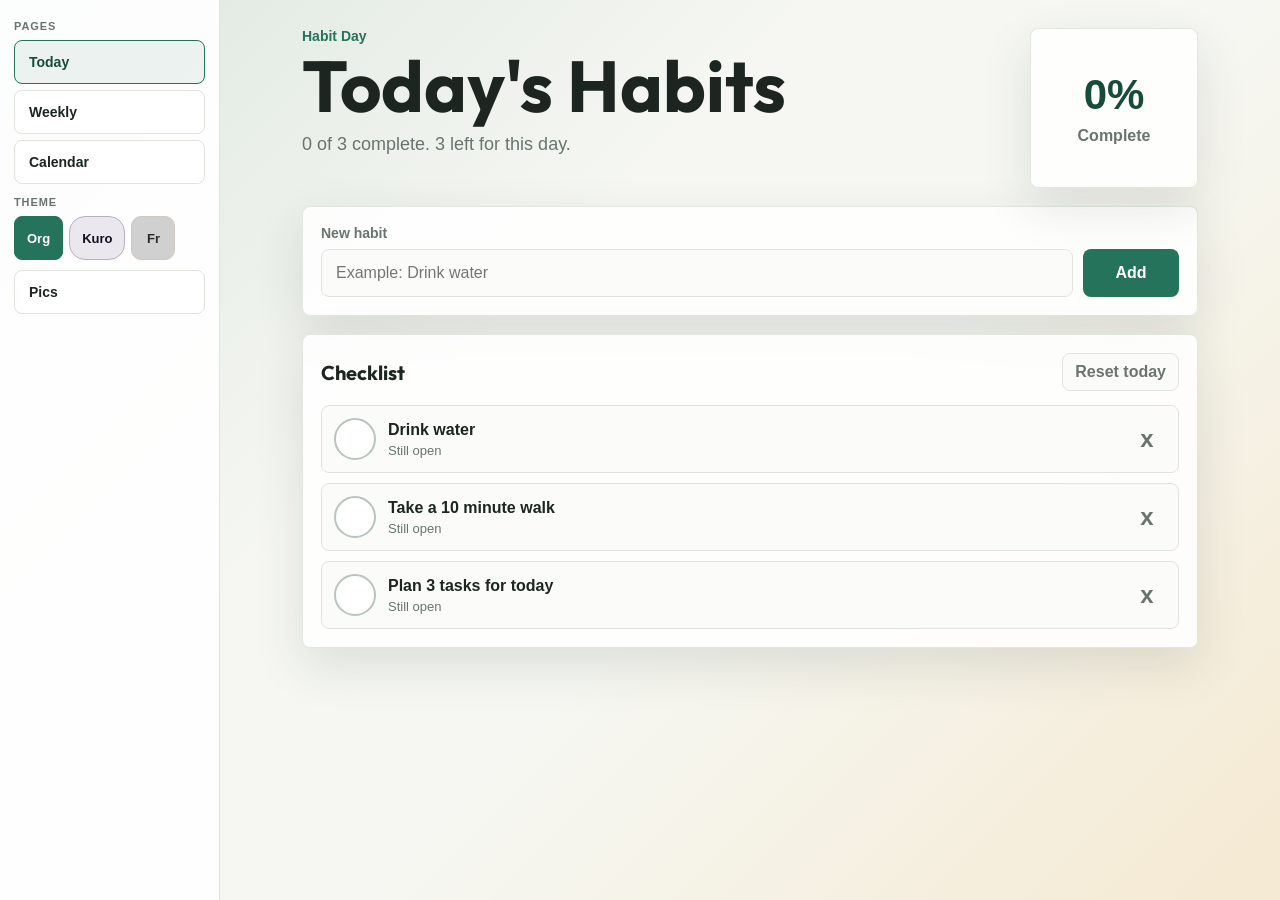
==== commit 982ccda1: "tr" ====
--- a/index.html
+++ b/index.html
@@ -1,78 +1,28 @@
 <!doctype html>
-<html lang="en">
+<html lang="ko">
   <head>
     <meta charset="UTF-8" />
     <meta name="viewport" content="width=device-width, initial-scale=1.0, viewport-fit=cover" />
-    <meta name="theme-color" content="#26735b" />
-    <meta name="apple-mobile-web-app-capable" content="yes" />
-    <meta name="apple-mobile-web-app-status-bar-style" content="default" />
-    <meta name="apple-mobile-web-app-title" content="Habit Day" />
     <title>Habit Day</title>
-    <link rel="manifest" href="manifest.webmanifest" />
-    <link rel="icon" href="icon.svg" type="image/svg+xml" />
-    <link rel="apple-touch-icon" href="icon.svg" />
-    <link rel="stylesheet" href="styles.css" />
+    <meta http-equiv="refresh" content="0; url=습관바꾸기.html" />
+    <link rel="canonical" href="습관바꾸기.html" />
+    <script>
+      (function () {
+        var main = "습관바꾸기.html";
+
+        if ("serviceWorker" in navigator) {
+          navigator.serviceWorker.getRegistrations().then(function (registrations) {
+            registrations.forEach(function (registration) {
+              registration.unregister();
+            });
+          });
+        }
+
+        location.replace(main);
+      })();
+    </script>
   </head>
   <body>
-    <main class="app-shell">
-      <section class="hero" aria-labelledby="app-title">
-        <div>
-          <p class="eyebrow">Habit Day</p>
-          <h1 id="app-title">Today's Habits</h1>
-          <p class="summary" id="summaryText">Start small and keep your day moving.</p>
-        </div>
-        <div class="progress-card" aria-live="polite">
-          <span id="progressPercent">0%</span>
-          <p>Complete</p>
-        </div>
-      </section>
-
-      <section class="install-panel" id="installPanel" hidden>
-        <div>
-          <strong>Install Habit Day</strong>
-          <p>Open it from your phone home screen like a regular app.</p>
-        </div>
-        <button id="installButton" type="button">Install</button>
-      </section>
-
-      <section class="composer" aria-label="Add habit">
-        <form id="habitForm">
-          <label for="habitInput">New habit</label>
-          <div class="input-row">
-            <input
-              id="habitInput"
-              name="habit"
-              type="text"
-              maxlength="32"
-              placeholder="Example: Drink water"
-              autocomplete="off"
-            />
-            <button type="submit">Add</button>
-          </div>
-        </form>
-      </section>
-
-      <section class="board" aria-label="Habit list">
-        <div class="toolbar">
-          <h2>Checklist</h2>
-          <button class="ghost-button" id="resetToday" type="button">Reset today</button>
-        </div>
-        <ul class="habit-list" id="habitList"></ul>
-        <p class="empty-state" id="emptyState">No habits yet. Add one above to get started.</p>
-      </section>
-    </main>
-
-    <template id="habitTemplate">
-      <li class="habit-item">
-        <button class="check-button" type="button" aria-label="Toggle complete"></button>
-        <div class="habit-copy">
-          <strong></strong>
-          <span></span>
-        </div>
-        <button class="delete-button" type="button" aria-label="Delete">x</button>
-      </li>
-    </template>
-
-    <script src="app.js"></script>
+    <p><a href="습관바꾸기.html">Habit Day 열기</a></p>
   </body>
 </html>
